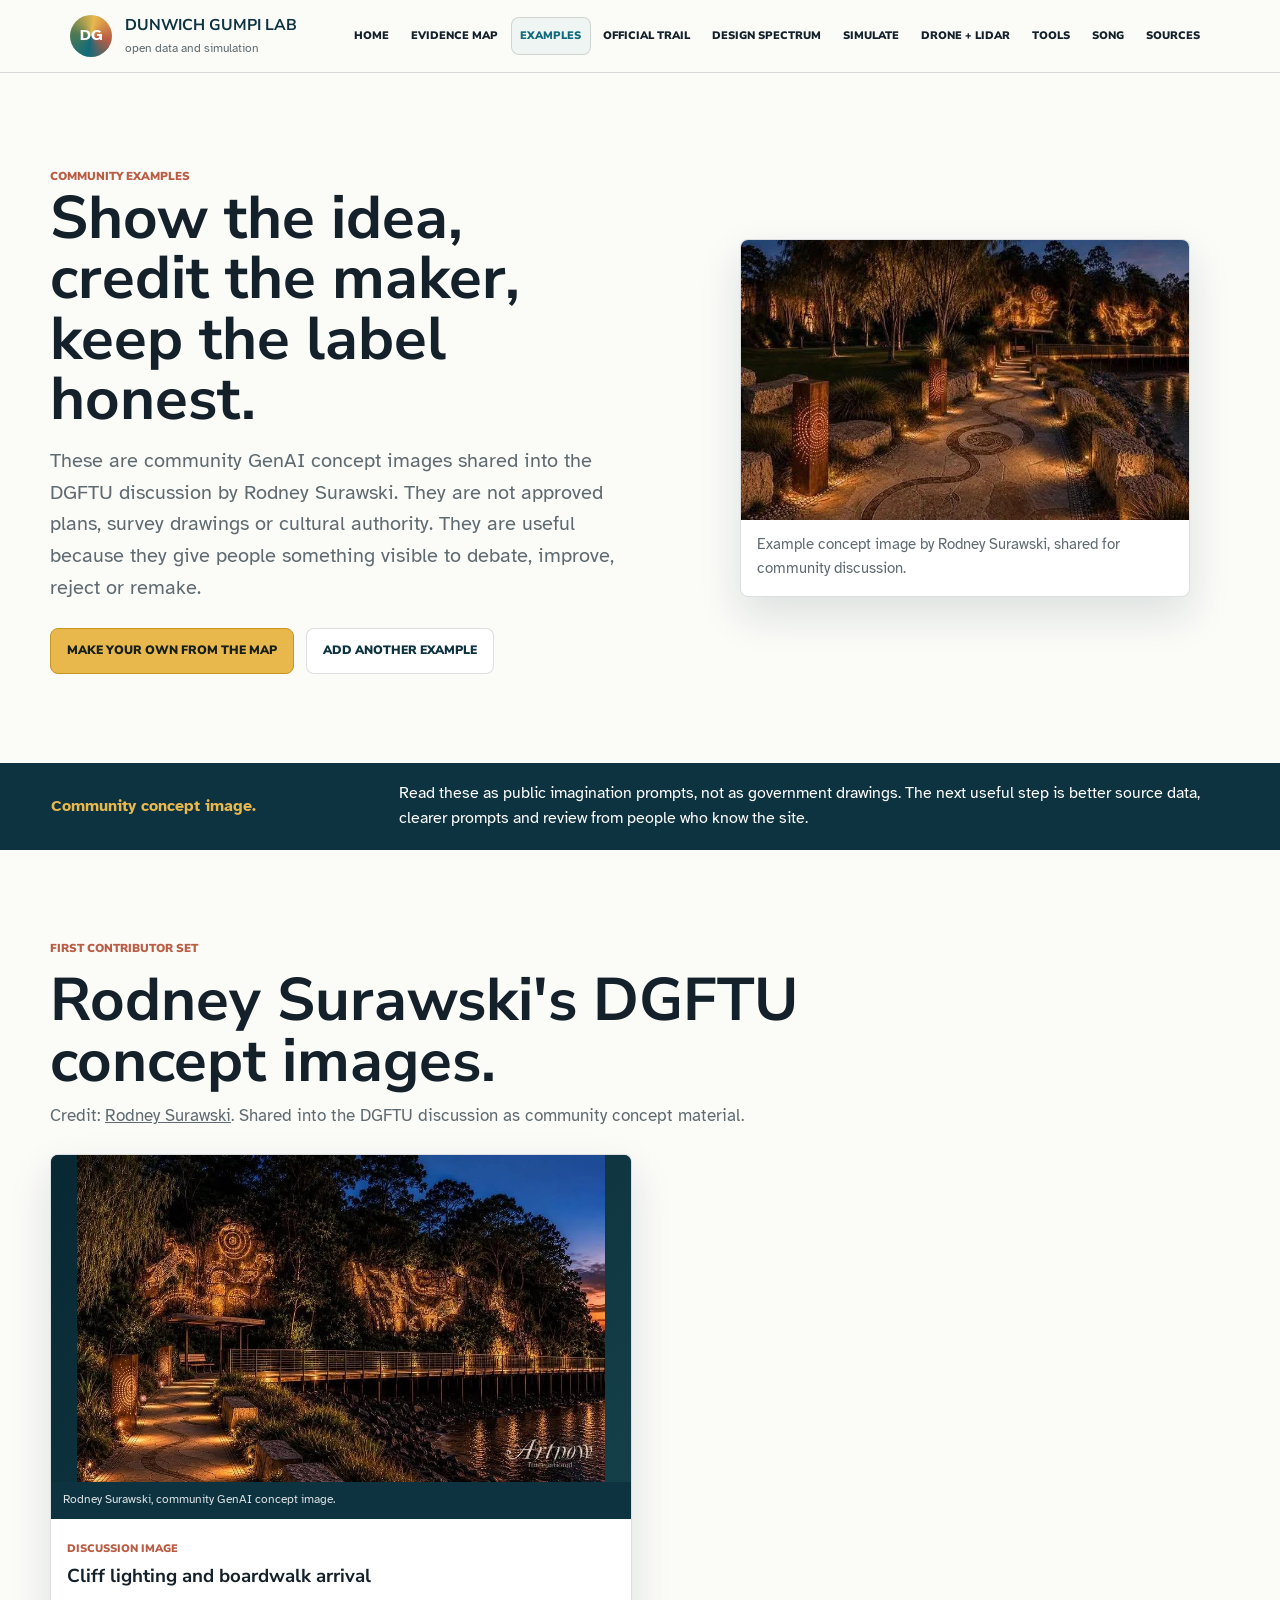
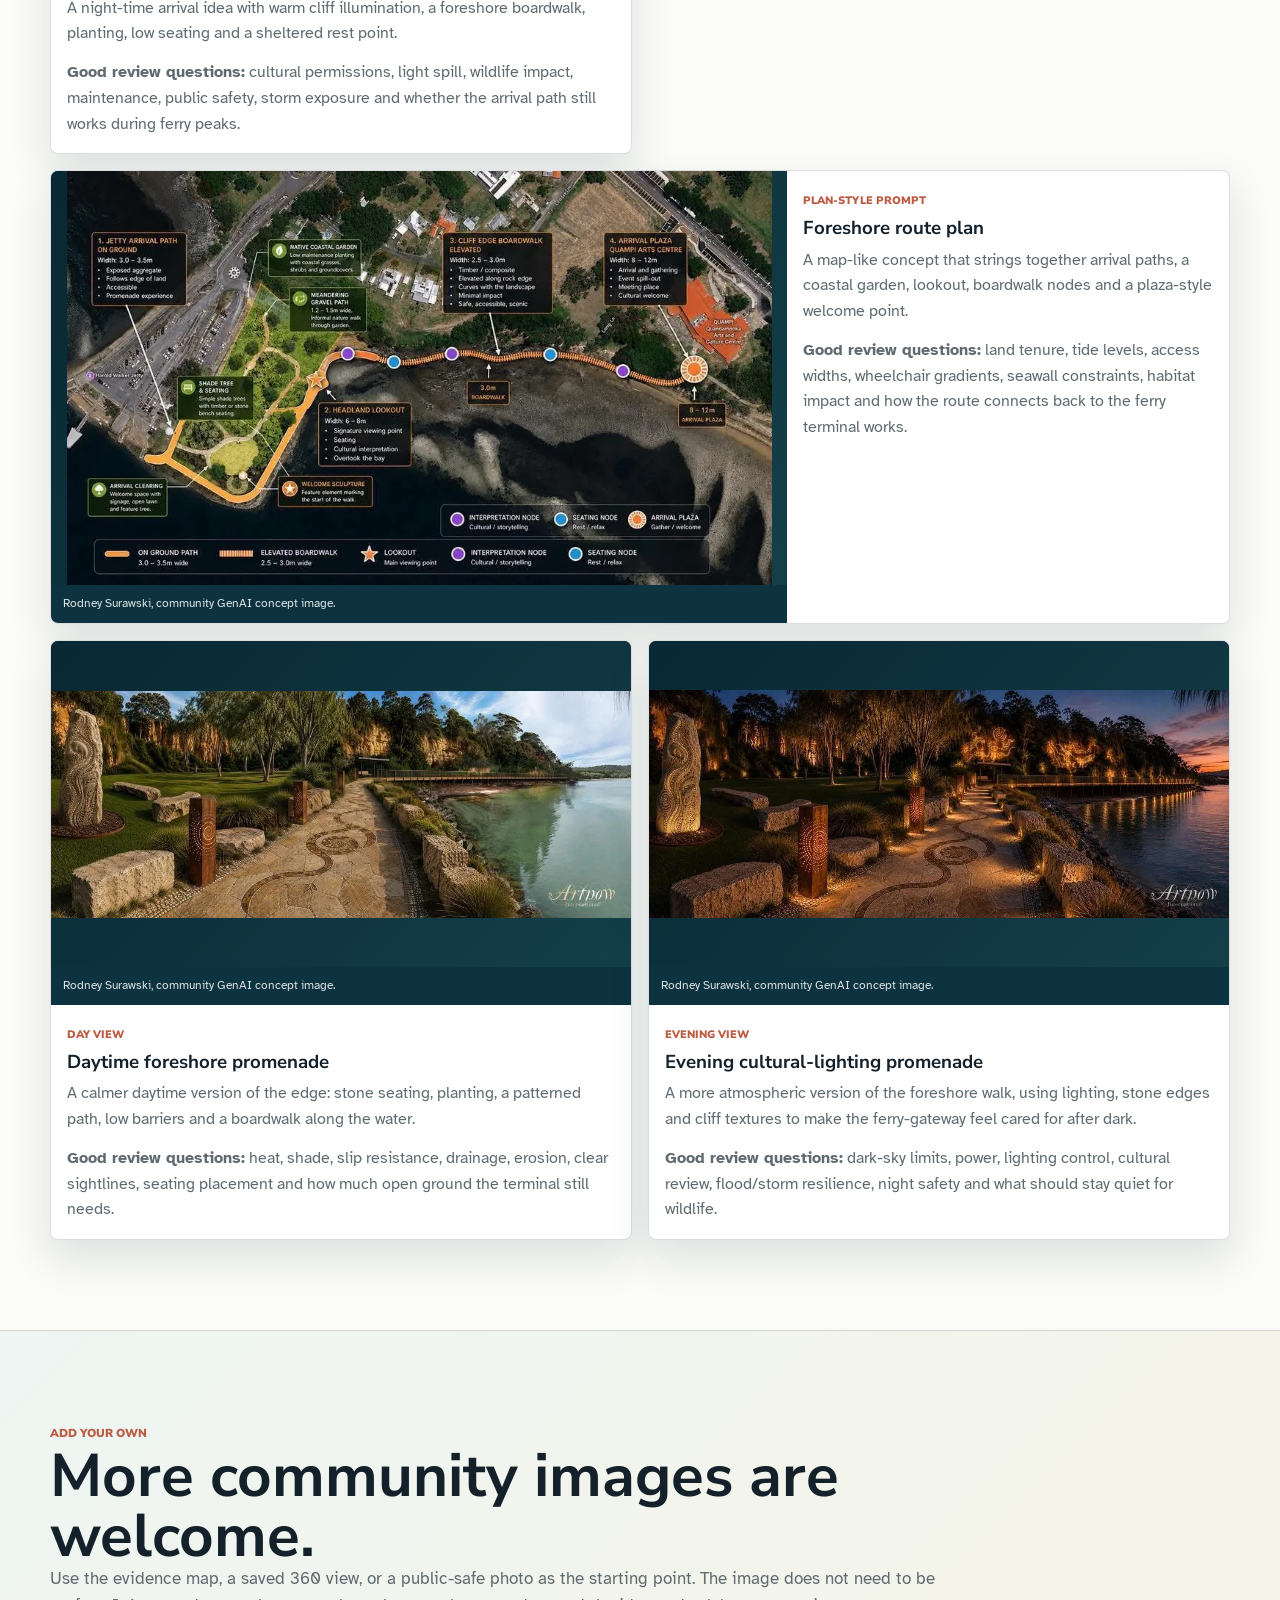
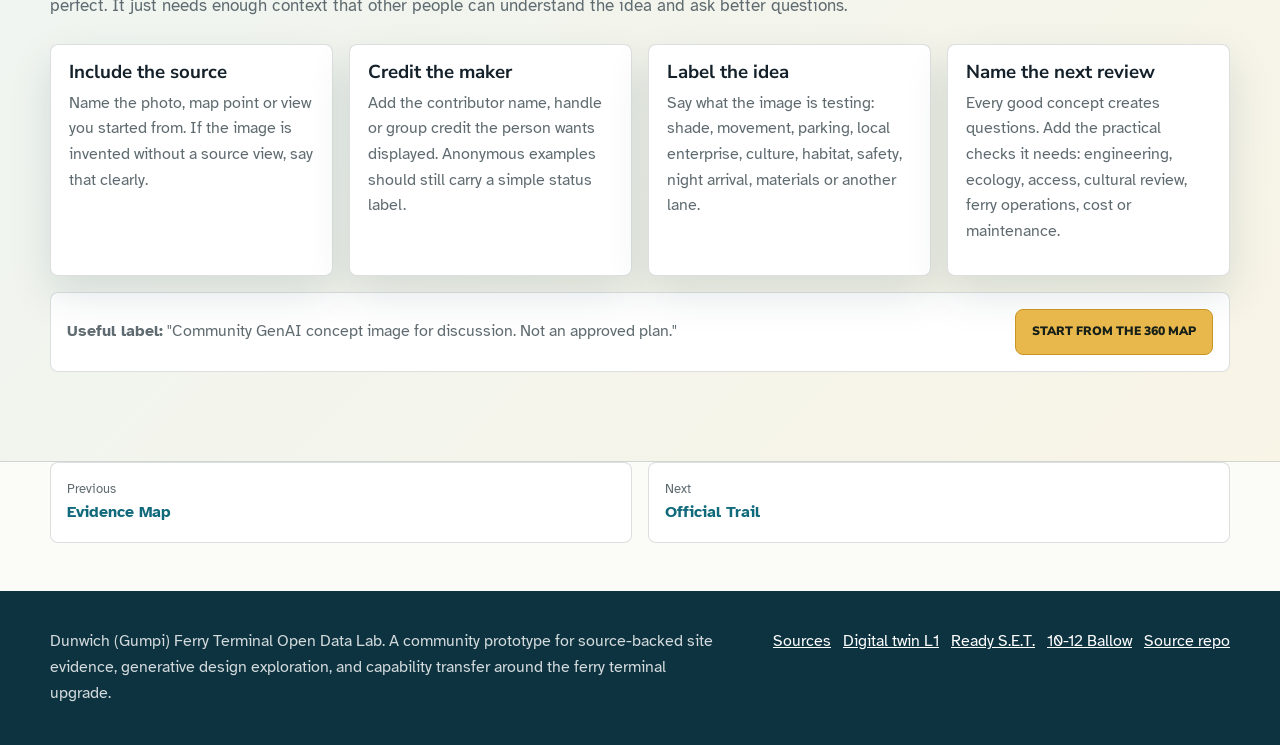
==== community-genai-examples.html @ d1cbf285 "Add community GenAI examples page" ====
<!doctype html>
<html lang="en-AU">
  <head>
    <meta charset="utf-8">
    <meta name="viewport" content="width=device-width, initial-scale=1">
    <meta name="description" content="Community GenAI concept image examples for the Dunwich (Gumpi) Ferry Terminal Upgrade discussion.">
    <meta property="og:title" content="Community GenAI Examples | Dunwich (Gumpi) Ferry Terminal Open Data Lab">
    <meta property="og:description" content="Contributed community concept images for ferry-terminal idea generation, clearly credited and labelled as public discussion material.">
    <meta property="og:image" content="assets/images/community-genai/rodney-surawski-dgftu-evening-foreshore-walk.webp">
    <title>Community GenAI Examples | Dunwich (Gumpi) Ferry Terminal Open Data Lab</title>
    <link rel="preconnect" href="https://fonts.googleapis.com">
    <link rel="preconnect" href="https://fonts.gstatic.com" crossorigin>
    <link href="https://fonts.googleapis.com/css2?family=Atkinson+Hyperlegible:wght@400;700&family=Nunito+Sans:wght@700;800;900&display=swap" rel="stylesheet">
    <link rel="stylesheet" href="assets/styles.css">
    <link rel="icon" href="assets/favicon.svg" type="image/svg+xml">
  </head>
  <body data-page="examples">
    <a class="skip-link" href="#main">Skip to content</a>
    <header class="site-header" data-site-header></header>
    <main id="main">
      <section class="page-hero examples-hero" id="top" aria-labelledby="page-title">
        <div>
          <span class="section-label">Community examples</span>
          <h1 id="page-title">Show the idea, credit the maker, keep the label honest.</h1>
          <p class="lede">These are community GenAI concept images shared into the DGFTU discussion by Rodney Surawski. They are not approved plans, survey drawings or cultural authority. They are useful because they give people something visible to debate, improve, reject or remake.</p>
          <div class="hero-actions">
            <a class="button primary" href="evidence-map.html">Make your own from the map</a>
            <a class="button ghost" href="#submit">Add another example</a>
          </div>
        </div>
        <figure class="media-card example-hero-card">
          <img src="assets/images/community-genai/rodney-surawski-dgftu-evening-foreshore-walk.webp" alt="Community GenAI concept showing an evening foreshore walk with warm lighting, stone seating and cliff illumination">
          <figcaption>Example concept image by Rodney Surawski, shared for community discussion.</figcaption>
        </figure>
      </section>

      <section class="notice-band example-boundary" aria-label="Concept image boundary">
        <strong>Community concept image.</strong>
        <span>Read these as public imagination prompts, not as government drawings. The next useful step is better source data, clearer prompts and review from people who know the site.</span>
      </section>

      <section class="section" aria-labelledby="rodney-title">
        <div class="section-heading">
          <span class="section-label">First contributor set</span>
          <h2 id="rodney-title">Rodney Surawski's DGFTU concept images.</h2>
          <p>Credit: <a href="https://www.facebook.com/groups/836230603091641/user/1208426190/">Rodney Surawski</a>. Shared into the DGFTU discussion as community concept material.</p>
        </div>

        <div class="community-example-grid">
          <article class="community-example-card">
            <figure>
              <img src="assets/images/community-genai/rodney-surawski-dgftu-cliff-lighting-night.webp" alt="Night-time GenAI concept with cliff lighting, boardwalk, foreshore planting, shelter and seating beside the water">
              <figcaption>Rodney Surawski, community GenAI concept image.</figcaption>
            </figure>
            <div class="community-example-copy">
              <span class="example-status">Discussion image</span>
              <h3>Cliff lighting and boardwalk arrival</h3>
              <p>A night-time arrival idea with warm cliff illumination, a foreshore boardwalk, planting, low seating and a sheltered rest point.</p>
              <p><strong>Good review questions:</strong> cultural permissions, light spill, wildlife impact, maintenance, public safety, storm exposure and whether the arrival path still works during ferry peaks.</p>
            </div>
          </article>

          <article class="community-example-card feature-example">
            <figure>
              <img src="assets/images/community-genai/rodney-surawski-dgftu-foreshore-plan-map.webp" alt="Plan-style GenAI concept map for a foreshore route with arrival clearing, native coastal garden, lookout, boardwalk nodes and arrival plaza">
              <figcaption>Rodney Surawski, community GenAI concept image.</figcaption>
            </figure>
            <div class="community-example-copy">
              <span class="example-status">Plan-style prompt</span>
              <h3>Foreshore route plan</h3>
              <p>A map-like concept that strings together arrival paths, a coastal garden, lookout, boardwalk nodes and a plaza-style welcome point.</p>
              <p><strong>Good review questions:</strong> land tenure, tide levels, access widths, wheelchair gradients, seawall constraints, habitat impact and how the route connects back to the ferry terminal works.</p>
            </div>
          </article>

          <article class="community-example-card">
            <figure>
              <img src="assets/images/community-genai/rodney-surawski-dgftu-daytime-foreshore-walk.webp" alt="Daytime GenAI concept of a foreshore promenade with engraved paving, stone seating, native planting and a boardwalk along the seawall">
              <figcaption>Rodney Surawski, community GenAI concept image.</figcaption>
            </figure>
            <div class="community-example-copy">
              <span class="example-status">Day view</span>
              <h3>Daytime foreshore promenade</h3>
              <p>A calmer daytime version of the edge: stone seating, planting, a patterned path, low barriers and a boardwalk along the water.</p>
              <p><strong>Good review questions:</strong> heat, shade, slip resistance, drainage, erosion, clear sightlines, seating placement and how much open ground the terminal still needs.</p>
            </div>
          </article>

          <article class="community-example-card">
            <figure>
              <img src="assets/images/community-genai/rodney-surawski-dgftu-evening-foreshore-walk.webp" alt="Evening GenAI concept of a lit foreshore promenade with stone seating, planting, cliff illumination and water reflections">
              <figcaption>Rodney Surawski, community GenAI concept image.</figcaption>
            </figure>
            <div class="community-example-copy">
              <span class="example-status">Evening view</span>
              <h3>Evening cultural-lighting promenade</h3>
              <p>A more atmospheric version of the foreshore walk, using lighting, stone edges and cliff textures to make the ferry-gateway feel cared for after dark.</p>
              <p><strong>Good review questions:</strong> dark-sky limits, power, lighting control, cultural review, flood/storm resilience, night safety and what should stay quiet for wildlife.</p>
            </div>
          </article>
        </div>
      </section>

      <section class="section accent-band" id="submit" aria-labelledby="submit-title">
        <div class="wide-copy">
          <span class="section-label">Add your own</span>
          <h2 id="submit-title">More community images are welcome.</h2>
          <p>Use the evidence map, a saved 360 view, or a public-safe photo as the starting point. The image does not need to be perfect. It just needs enough context that other people can understand the idea and ask better questions.</p>
        </div>
        <div class="example-submit-grid">
          <article class="prompt-card">
            <h3>Include the source</h3>
            <p>Name the photo, map point or view you started from. If the image is invented without a source view, say that clearly.</p>
          </article>
          <article class="prompt-card">
            <h3>Credit the maker</h3>
            <p>Add the contributor name, handle or group credit the person wants displayed. Anonymous examples should still carry a simple status label.</p>
          </article>
          <article class="prompt-card">
            <h3>Label the idea</h3>
            <p>Say what the image is testing: shade, movement, parking, local enterprise, culture, habitat, safety, night arrival, materials or another lane.</p>
          </article>
          <article class="prompt-card">
            <h3>Name the next review</h3>
            <p>Every good concept creates questions. Add the practical checks it needs: engineering, ecology, access, cultural review, ferry operations, cost or maintenance.</p>
          </article>
        </div>
        <div class="example-cta">
          <p><strong>Useful label:</strong> "Community GenAI concept image for discussion. Not an approved plan."</p>
          <a class="button primary" href="evidence-map.html">Start from the 360 map</a>
        </div>
      </section>

      <div class="sequence-wrap" data-sequence-nav></div>
    </main>
    <footer class="site-footer" data-site-footer></footer>
    <button class="to-top" type="button" data-to-top aria-label="Back to top">Top</button>
    <script src="assets/script.js"></script>
  </body>
</html>
---- assets/styles.css ----
:root {
  --ink: #14212a;
  --muted: #5f6b70;
  --paper: #fbfbf8;
  --white: #ffffff;
  --mist: #eef5f2;
  --line: rgba(20, 33, 42, .15);
  --deep: #0d3340;
  --bay: #116a7b;
  --leaf: #4f7a52;
  --clay: #bb5c43;
  --sun: #e8b84d;
  --violet: #6255a5;
  --shadow: 0 18px 42px rgba(13, 51, 64, .13);
  --radius: 8px;
  color-scheme: light;
}

* {
  box-sizing: border-box;
}

html {
  scroll-behavior: smooth;
  overflow-x: hidden;
}

body {
  margin: 0;
  font-family: "Atkinson Hyperlegible", Arial, sans-serif;
  color: var(--ink);
  background: var(--paper);
  line-height: 1.6;
  overflow-x: hidden;
}

img {
  display: block;
  max-width: 100%;
}

a {
  color: inherit;
}

.skip-link {
  position: absolute;
  top: -100px;
  left: 1rem;
  z-index: 40;
  padding: .75rem 1rem;
  border-radius: var(--radius);
  background: var(--deep);
  color: var(--white);
}

.skip-link:focus {
  top: 1rem;
}

.site-header {
  position: sticky;
  top: 0;
  z-index: 30;
  background: rgba(251, 251, 248, .93);
  border-bottom: 1px solid var(--line);
  backdrop-filter: blur(14px);
}

.nav {
  max-width: 1180px;
  min-height: 72px;
  margin: 0 auto;
  padding: 0 1.25rem;
  display: flex;
  align-items: center;
  justify-content: space-between;
  gap: 1rem;
}

.brand {
  min-width: 240px;
  display: inline-flex;
  align-items: center;
  gap: .8rem;
  text-decoration: none;
}

.brand-mark {
  width: 42px;
  height: 42px;
  border-radius: 50%;
  display: grid;
  place-items: center;
  background: conic-gradient(from 190deg, var(--bay), var(--leaf), var(--sun), var(--clay), var(--bay));
  color: var(--white);
  font-weight: 900;
  letter-spacing: 0;
}

.brand-text {
  display: grid;
  gap: .04rem;
}

.brand-text strong,
h1,
h2,
h3,
.nav-links a,
.button,
.section-label,
.stat strong {
  font-family: "Nunito Sans", Arial, sans-serif;
}

.brand-text strong {
  color: var(--deep);
  font-size: .98rem;
  text-transform: uppercase;
}

.brand-text span {
  color: var(--muted);
  font-size: .78rem;
}

.nav-links {
  display: flex;
  justify-content: flex-end;
  align-items: center;
  gap: .15rem;
  flex-wrap: wrap;
}

.nav-links a {
  text-decoration: none;
  text-transform: uppercase;
  font-size: .68rem;
  font-weight: 900;
  padding: .56rem .55rem;
  border: 1px solid transparent;
  border-radius: var(--radius);
}

.nav-links a:hover,
.nav-links a[aria-current="page"] {
  background: var(--mist);
  border-color: var(--line);
  color: var(--bay);
}

.nav-toggle {
  display: none;
  border: 1px solid var(--line);
  background: var(--white);
  color: var(--ink);
  border-radius: var(--radius);
  min-height: 42px;
  padding: .6rem .85rem;
  font-weight: 900;
}

.hero {
  position: relative;
  min-height: min(780px, calc(100vh - 72px));
  overflow: hidden;
  display: flex;
  align-items: center;
  border-bottom: 1px solid var(--line);
}

.hero-media {
  position: absolute;
  inset: 0;
  width: 100%;
  height: 100%;
  object-fit: cover;
}

.hero::before {
  content: "";
  position: absolute;
  inset: 0;
  z-index: 1;
  background: linear-gradient(90deg, rgba(9, 36, 46, .92) 0%, rgba(9, 36, 46, .78) 45%, rgba(9, 36, 46, .28) 72%, rgba(9, 36, 46, .05) 100%);
}

.hero-copy {
  position: relative;
  z-index: 2;
  width: min(780px, calc(100% - 2rem));
  margin-left: clamp(1.25rem, 4vw, 4.75rem);
  padding: 5rem 0 7rem;
  color: var(--white);
}

.hero-copy h1 {
  margin: 0 0 1.25rem;
  font-size: clamp(3rem, 7vw, 7.2rem);
  line-height: .9;
  letter-spacing: 0;
  text-transform: uppercase;
}

.hero-copy h1 span {
  display: block;
}

.hero-lede,
.lede {
  margin: 0;
  max-width: 720px;
  font-size: clamp(1.03rem, 1.6vw, 1.24rem);
}

.hero-lede {
  color: rgba(255, 255, 255, .92);
  margin-bottom: 1.7rem;
}

.hero-actions,
.button-row {
  display: flex;
  flex-wrap: wrap;
  gap: .75rem;
}

.button {
  display: inline-flex;
  justify-content: center;
  align-items: center;
  min-height: 46px;
  padding: .75rem 1rem;
  border: 1px solid currentColor;
  border-radius: var(--radius);
  text-decoration: none;
  text-transform: uppercase;
  font-size: .76rem;
  font-weight: 900;
  cursor: pointer;
}

.small-button {
  min-height: 38px;
  padding: .58rem .72rem;
  font-size: .68rem;
}

.button.primary {
  color: #172018;
  background: var(--sun);
  border-color: #c79524;
}

.button.secondary {
  color: var(--white);
  background: rgba(255, 255, 255, .1);
  border-color: rgba(255, 255, 255, .55);
}

.button.ghost {
  color: var(--deep);
  background: var(--white);
  border-color: var(--line);
}

.notice-band {
  display: grid;
  grid-template-columns: minmax(180px, .4fr) 1fr;
  gap: 1rem;
  align-items: center;
  padding: 1.1rem clamp(1.25rem, 4vw, 4.5rem);
  background: var(--deep);
  color: var(--white);
}

.notice-band strong {
  color: var(--sun);
}

.home-video-band {
  width: 100%;
  padding: clamp(3.5rem, 7vw, 6rem) 1.25rem;
  background:
    linear-gradient(110deg, rgba(13, 51, 64, .96), rgba(17, 106, 123, .84)),
    var(--deep);
  color: var(--white);
}

.home-video-layout {
  width: min(1180px, 100%);
  margin: 0 auto;
  display: grid;
  grid-template-columns: minmax(0, 1fr) minmax(280px, 420px);
  gap: clamp(1.5rem, 5vw, 4rem);
  align-items: center;
}

.home-video-copy {
  max-width: 560px;
}

.home-video-copy h2 {
  margin: 0 0 1rem;
  font-size: clamp(2.4rem, 5vw, 5.2rem);
  line-height: .95;
}

.home-video-copy p {
  margin: 0 0 1.35rem;
  color: rgba(255, 255, 255, .84);
  font-size: clamp(1.02rem, 1.5vw, 1.18rem);
}

.home-video-band .section-label {
  color: var(--sun);
}

.phone-frame.home-phone-frame {
  width: min(100%, 400px);
  box-shadow: 0 34px 72px rgba(0, 0, 0, .34);
}

.home-phone-frame .home-portrait-video {
  object-fit: cover;
}

.section,
.page-hero {
  width: min(1180px, calc(100% - 2.5rem));
  margin: 0 auto;
  padding: clamp(3.5rem, 7vw, 6rem) 0;
}

.page-hero {
  display: grid;
  grid-template-columns: minmax(0, 1.05fr) minmax(280px, .95fr);
  gap: clamp(2rem, 5vw, 4rem);
  align-items: center;
}

.page-hero h1,
.section-heading h2,
.wide-copy h2 {
  margin: 0;
  font-size: clamp(2.25rem, 4.7vw, 4.8rem);
  line-height: 1;
  letter-spacing: 0;
}

.page-hero .lede {
  color: var(--muted);
  margin-top: 1rem;
}

.section-heading {
  display: grid;
  gap: .8rem;
  max-width: 820px;
  margin-bottom: 1.5rem;
}

.section-heading p,
.wide-copy p {
  margin: 0;
  color: var(--muted);
  font-size: 1.05rem;
}

.section-label {
  color: var(--clay);
  font-size: .72rem;
  text-transform: uppercase;
  font-weight: 900;
}

.media-card,
.feature-card,
.source-card,
.scenario-card,
.tool-card,
.prompt-card {
  background: var(--white);
  border: 1px solid var(--line);
  border-radius: var(--radius);
  box-shadow: var(--shadow);
  overflow: hidden;
}

.media-card img {
  width: 100%;
  aspect-ratio: 4 / 3;
  object-fit: cover;
}

.media-card figcaption {
  padding: .85rem 1rem 1rem;
  color: var(--muted);
  font-size: .92rem;
}

.stats-row,
.card-grid,
.source-grid,
.tool-grid,
.scenario-grid,
.prompt-grid {
  display: grid;
  gap: 1rem;
}

.stats-row {
  grid-template-columns: repeat(4, minmax(0, 1fr));
}

.stat {
  padding: 1rem;
  border: 1px solid var(--line);
  border-radius: var(--radius);
  background: var(--white);
}

.stat strong {
  display: block;
  color: var(--deep);
  font-size: clamp(1.6rem, 3vw, 2.4rem);
  line-height: 1;
}

.stat span {
  color: var(--muted);
  font-size: .92rem;
}

.card-grid {
  grid-template-columns: repeat(4, minmax(0, 1fr));
}

.source-grid,
.tool-grid {
  grid-template-columns: repeat(3, minmax(0, 1fr));
}

.scenario-grid {
  grid-template-columns: repeat(2, minmax(0, 1fr));
}

.prompt-grid {
  grid-template-columns: repeat(2, minmax(0, 1fr));
}

.feature-card,
.source-card,
.scenario-card,
.tool-card,
.prompt-card {
  padding: 1.1rem;
}

.feature-card {
  position: relative;
  display: grid;
  grid-template-rows: auto auto 1fr auto;
}

.feature-card[data-image-label]::before {
  content: attr(data-image-label);
  position: absolute;
  top: .7rem;
  left: .7rem;
  z-index: 2;
  padding: .3rem .48rem;
  border: 1px solid rgba(255, 255, 255, .56);
  border-radius: 999px;
  background: rgba(13, 51, 64, .78);
  color: var(--white);
  font-size: .68rem;
  font-weight: 900;
  text-transform: uppercase;
}

.feature-card img {
  width: calc(100% + 2.2rem);
  margin: -1.1rem -1.1rem 1rem;
  aspect-ratio: 16 / 9;
  object-fit: cover;
  background: #e8eee9;
  border-bottom: 1px solid var(--line);
}

.feature-card img.image-contain {
  object-fit: contain;
  padding: .55rem;
  background:
    linear-gradient(135deg, rgba(238, 245, 242, .9), rgba(248, 244, 230, .9)),
    #f4f2e8;
}

.feature-card h3,
.source-card h3,
.scenario-card h3,
.tool-card h3,
.prompt-card h3 {
  margin: 0 0 .45rem;
  line-height: 1.14;
}

.feature-card p,
.source-card p,
.scenario-card p,
.tool-card p,
.prompt-card p {
  margin: 0 0 .8rem;
  color: var(--muted);
}

.feature-card a,
.source-card a,
.tool-card a,
.prompt-card a {
  align-self: end;
  color: var(--bay);
  font-weight: 800;
}

.accent-band {
  width: 100%;
  max-width: none;
  padding: clamp(3.5rem, 7vw, 6rem) max(1.25rem, calc((100% - 1180px) / 2));
  background: linear-gradient(135deg, #eef5f2 0%, #f8f4e6 100%);
  border-top: 1px solid var(--line);
  border-bottom: 1px solid var(--line);
}

.wide-copy {
  max-width: 920px;
  margin-bottom: 1.5rem;
}

.examples-hero .hero-actions {
  margin-top: 1.5rem;
}

.example-hero-card img {
  aspect-ratio: 16 / 10;
}

.example-boundary {
  margin-top: 0;
}

.community-example-grid {
  display: grid;
  grid-template-columns: repeat(2, minmax(0, 1fr));
  gap: 1rem;
}

.community-example-card {
  display: grid;
  grid-template-rows: auto 1fr;
  overflow: hidden;
  background: var(--white);
  border: 1px solid var(--line);
  border-radius: var(--radius);
  box-shadow: var(--shadow);
}

.community-example-card.feature-example {
  grid-column: 1 / -1;
  grid-template-columns: minmax(0, 1.25fr) minmax(320px, .75fr);
  grid-template-rows: auto;
}

.community-example-card figure {
  margin: 0;
  display: grid;
  grid-template-rows: 1fr auto;
  background: var(--deep);
}

.community-example-card img {
  width: 100%;
  height: 100%;
  min-height: 260px;
  aspect-ratio: 16 / 9;
  object-fit: contain;
  background: linear-gradient(135deg, #082833, #143f49);
}

.community-example-card figcaption {
  padding: .55rem .75rem;
  color: rgba(255, 255, 255, .86);
  font-size: .78rem;
}

.community-example-copy {
  padding: 1rem;
}

.community-example-copy h3 {
  margin: .35rem 0 .55rem;
  line-height: 1.1;
}

.community-example-copy p {
  margin: 0 0 .85rem;
  color: var(--muted);
}

.community-example-copy p:last-child {
  margin-bottom: 0;
}

.example-status {
  display: inline-block;
  color: var(--clay);
  font-family: "Nunito Sans", Arial, sans-serif;
  font-size: .68rem;
  font-weight: 900;
  letter-spacing: 0;
  text-transform: uppercase;
}

.example-submit-grid {
  display: grid;
  grid-template-columns: repeat(4, minmax(0, 1fr));
  gap: 1rem;
}

.example-cta {
  display: flex;
  flex-wrap: wrap;
  gap: 1rem;
  align-items: center;
  justify-content: space-between;
  margin-top: 1rem;
  padding: 1rem;
  background: var(--white);
  border: 1px solid var(--line);
  border-radius: var(--radius);
}

.example-cta p {
  margin: 0;
  color: var(--muted);
}

.method-list {
  display: grid;
  gap: .9rem;
  counter-reset: method;
}

.method-item {
  counter-increment: method;
  display: grid;
  grid-template-columns: 54px 1fr;
  gap: 1rem;
  align-items: start;
  padding: 1rem;
  background: var(--white);
  border: 1px solid var(--line);
  border-radius: var(--radius);
}

.method-item::before {
  content: counter(method);
  display: grid;
  place-items: center;
  width: 46px;
  height: 46px;
  border-radius: 50%;
  background: var(--bay);
  color: var(--white);
  font-weight: 900;
}

.method-item h3,
.method-item p {
  margin: 0;
}

.method-item p {
  color: var(--muted);
}

.evidence-workspace-section {
  width: min(1880px, calc(100% - 1.25rem));
}

.evidence-workspace {
  display: grid;
  grid-template-columns: minmax(0, 1fr) minmax(300px, 400px);
  gap: clamp(.9rem, 1.35vw, 1.35rem);
  align-items: start;
}

.idea-workbench {
  grid-column: 1 / -1;
}

.evidence-map-column {
  display: grid;
  gap: .85rem;
}

.compat-note {
  max-width: 920px;
  margin-top: .9rem;
  padding: .8rem 1rem;
  border: 1px solid rgba(187, 92, 67, .26);
  border-left: 6px solid var(--clay);
  border-radius: var(--radius);
  background: rgba(248, 244, 230, .78);
  color: var(--muted);
  font-size: .95rem;
}

.map-layout {
  display: grid;
  grid-template-columns: minmax(0, 1.25fr) minmax(280px, .75fr);
  gap: 1rem;
  align-items: stretch;
}

.map-panel {
  background: var(--white);
  border: 1px solid var(--line);
  border-radius: var(--radius);
  overflow: hidden;
  box-shadow: var(--shadow);
}

.map-canvas {
  position: relative;
  min-height: 540px;
  background:
    linear-gradient(120deg, rgba(17, 106, 123, .22), transparent 44%),
    linear-gradient(35deg, rgba(79, 122, 82, .35), transparent 42%),
    linear-gradient(90deg, rgba(232, 184, 77, .28), transparent 36%),
    #d9e5df;
}

.map-canvas::before {
  content: "";
  position: absolute;
  inset: 7% 6% 12%;
  border-radius: 34% 46% 38% 28%;
  background:
    linear-gradient(90deg, rgba(18, 93, 95, .28), rgba(18, 93, 95, .05)),
    repeating-linear-gradient(98deg, rgba(255, 255, 255, .28) 0 2px, transparent 2px 28px);
  transform: rotate(-14deg);
}

.map-canvas::after {
  content: "Rounded photo GPS points over a schematic site plane";
  position: absolute;
  left: 1rem;
  bottom: 1rem;
  padding: .35rem .55rem;
  background: rgba(255, 255, 255, .78);
  border: 1px solid var(--line);
  border-radius: var(--radius);
  color: var(--muted);
  font-size: .8rem;
}

.compact-map-panel .map-canvas {
  min-height: 330px;
}

.compact-map-panel .map-canvas::after {
  content: "Rounded GPS photo points";
}

.compact-map-panel .map-point {
  width: 27px;
  height: 27px;
  font-size: .62rem;
}

.map-point {
  position: absolute;
  z-index: 3;
  width: 30px;
  height: 30px;
  transform: translate(-50%, -50%);
  border: 2px solid var(--white);
  border-radius: 50%;
  background: var(--clay);
  color: var(--white);
  box-shadow: 0 6px 18px rgba(20, 33, 42, .25);
  cursor: pointer;
  display: grid;
  place-items: center;
  font-size: .68rem;
  font-weight: 900;
  line-height: 1;
}

.map-point.active {
  z-index: 4;
  background: var(--violet);
  outline: 4px solid rgba(98, 85, 165, .22);
}

.map-side {
  display: grid;
  grid-template-rows: auto auto 1fr;
  gap: 1rem;
}

.photo-preview {
  padding: 1rem;
  background: var(--white);
  border: 1px solid var(--line);
  border-radius: var(--radius);
  box-shadow: var(--shadow);
}

.selected-photo-frame {
  position: relative;
  margin: 0;
  overflow: hidden;
  border-radius: var(--radius);
  border: 1px solid var(--line);
  background: var(--deep);
}

.selected-photo-frame img {
  width: 100%;
  aspect-ratio: 2 / 1;
  object-fit: cover;
}

.selected-photo-frame span,
.pano-tag,
.thumb-list span {
  position: absolute;
  z-index: 2;
  border-radius: 999px;
  background: rgba(13, 51, 64, .8);
  color: var(--white);
  font-size: .68rem;
  font-weight: 900;
  text-transform: uppercase;
}

.selected-photo-frame span {
  left: .55rem;
  bottom: .55rem;
  padding: .32rem .5rem;
}

.photo-preview h3 {
  margin: .9rem 0 .25rem;
}

.photo-preview p {
  margin: 0;
  color: var(--muted);
}

.photo-preview .photo-meta {
  margin-bottom: .35rem;
  font-size: .86rem;
}

.selected-photo-compact {
  display: grid;
  grid-template-columns: 112px 1fr;
  gap: .8rem;
  align-items: center;
}

.selected-photo-compact img {
  width: 112px;
  aspect-ratio: 2 / 1;
  object-fit: cover;
  border: 1px solid var(--line);
  border-radius: var(--radius);
  background: var(--deep);
}

.selected-photo-compact h3 {
  margin: .1rem 0 .2rem;
  font-size: 1.05rem;
  line-height: 1.1;
}

.selected-photo-compact .section-label {
  font-size: .6rem;
}

.download-panel {
  padding: 1rem;
  background: var(--white);
  border: 1px solid var(--line);
  border-radius: var(--radius);
  box-shadow: var(--shadow);
}

.download-panel h3,
.download-panel p {
  margin: 0;
}

.download-panel p {
  color: var(--muted);
  margin-top: .2rem;
}

.download-actions {
  display: flex;
  flex-wrap: wrap;
  gap: .5rem;
  margin-top: .85rem;
}

.download-actions .button {
  flex: 1 1 135px;
}

.compact-disclosure,
.thumb-drawer {
  padding: .9rem 1rem;
  background: var(--white);
  border: 1px solid var(--line);
  border-radius: var(--radius);
  box-shadow: var(--shadow);
}

.compact-disclosure summary,
.thumb-drawer summary,
.prompt-drawer summary {
  cursor: pointer;
  font-family: "Nunito Sans", Arial, sans-serif;
  font-size: .72rem;
  font-weight: 900;
  text-transform: uppercase;
}

.compact-disclosure[open] summary,
.thumb-drawer[open] summary,
.prompt-drawer[open] summary {
  margin-bottom: .75rem;
}

.thumb-drawer .thumb-list {
  max-height: 430px;
  padding: 0;
}

.thumb-list {
  display: grid;
  grid-template-columns: repeat(2, minmax(0, 1fr));
  gap: .8rem;
  max-height: 560px;
  overflow: auto;
  padding: .3rem;
}

.thumb-item {
  display: grid;
  gap: .25rem;
}

.thumb-list button {
  position: relative;
  padding: 0;
  border: 2px solid transparent;
  border-radius: var(--radius);
  background: var(--white);
  overflow: hidden;
  cursor: pointer;
}

.thumb-list button.active {
  border-color: var(--violet);
}

.thumb-list img {
  width: 100%;
  aspect-ratio: 2.35 / 1;
  object-fit: cover;
}

.thumb-list span {
  left: .28rem;
  bottom: .28rem;
  padding: .18rem .34rem;
  background: rgba(20, 33, 42, .78);
  font-size: .58rem;
}

.thumb-select {
  display: flex;
  align-items: center;
  gap: .3rem;
  color: var(--muted);
  font-size: .72rem;
}

.thumb-select input {
  accent-color: var(--bay);
}

.pano-viewer {
  padding: 1rem;
  background: var(--deep);
  color: var(--white);
  border-radius: var(--radius);
}

.main-pano-viewer {
  min-height: 100%;
  padding: clamp(1rem, 2vw, 1.35rem);
  border: 1px solid rgba(255, 255, 255, .16);
  box-shadow: 0 28px 60px rgba(13, 51, 64, .18);
}

.pano-header {
  display: flex;
  justify-content: space-between;
  gap: 1rem;
  align-items: flex-start;
}

.pano-header h3,
.pano-header p {
  margin-top: 0;
}

.pano-header h3 {
  margin-bottom: .45rem;
  font-size: clamp(1.45rem, 3vw, 2.4rem);
  line-height: 1;
}

.pano-header p {
  max-width: 820px;
  margin-bottom: 1rem;
  color: rgba(255, 255, 255, .82);
}

.pano-tag {
  position: static;
  flex: 0 0 auto;
  padding: .34rem .55rem;
  background: rgba(255, 255, 255, .16);
  border: 1px solid rgba(255, 255, 255, .24);
}

.pano-scroll {
  overflow-x: auto;
  border-radius: var(--radius);
  border: 1px solid rgba(255, 255, 255, .22);
}

.pano-scroll img {
  max-width: none;
  width: 1800px;
  height: 900px;
  object-fit: cover;
}

.pano-workbench {
  display: grid;
  grid-template-columns: minmax(0, 1fr) minmax(260px, .42fr);
  gap: 1rem;
  align-items: stretch;
}

.sphere-viewer {
  min-height: 560px;
  overflow: hidden;
  border: 1px solid rgba(255, 255, 255, .24);
  border-radius: var(--radius);
  background: #050607;
}

.main-sphere-viewer {
  min-height: clamp(520px, 65vh, 760px);
}

.sphere-viewer .pnlm-container {
  border-radius: var(--radius);
}

.viewer-fallback {
  display: grid;
  align-content: center;
  min-height: inherit;
  margin: 0;
  padding: clamp(1rem, 2vw, 1.5rem);
  color: rgba(255, 255, 255, .82);
}

.viewer-fallback h4 {
  margin: 0 0 .5rem;
  color: var(--white);
  font-size: 1.15rem;
}

.viewer-fallback p {
  margin: 0 0 .55rem;
}

.pano-pipeline,
.idea-prompt-form,
.raw-pano-details {
  border: 1px solid rgba(255, 255, 255, .2);
  border-radius: var(--radius);
  background: rgba(255, 255, 255, .08);
}

.pano-pipeline {
  padding: 1rem;
}

.pano-pipeline h4 {
  margin: 0 0 .55rem;
  font-size: 1.05rem;
  line-height: 1.2;
}

.pano-pipeline ol {
  margin: 0 0 .9rem 1.1rem;
  padding: 0;
  color: rgba(255, 255, 255, .82);
}

.workflow-status {
  margin: .75rem 0 0;
  color: rgba(255, 255, 255, .78);
  font-size: .9rem;
}

.prompt-drawer {
  border: 1px solid rgba(255, 255, 255, .2);
  border-radius: var(--radius);
  background: rgba(255, 255, 255, .08);
  padding: 1rem;
}

.idea-workbench-panel {
  display: grid;
  grid-template-columns: 1fr;
  gap: .85rem;
  padding: clamp(1rem, 1.6vw, 1.35rem);
  background: var(--deep);
  color: var(--white);
  border: 1px solid rgba(255, 255, 255, .16);
  border-radius: var(--radius);
  box-shadow: 0 28px 60px rgba(13, 51, 64, .18);
}

.compact-pipeline {
  display: grid;
  grid-template-columns: minmax(220px, .42fr) minmax(0, 1fr) auto minmax(190px, .42fr);
  gap: .85rem;
  align-items: center;
}

.compact-pipeline h4,
.compact-pipeline p {
  margin: 0;
}

.compact-pipeline .button-row {
  justify-content: flex-start;
  white-space: nowrap;
}

.compact-pipeline .workflow-status {
  margin: 0;
}

.viewer-buttons {
  margin-top: 1rem;
}

.idea-prompt-form {
  margin-top: 1rem;
  padding: 1rem;
  display: grid;
  grid-template-columns: repeat(2, minmax(0, 1fr));
  gap: .9rem;
}

.idea-prompt-form label {
  display: grid;
  gap: .35rem;
  color: rgba(255, 255, 255, .86);
  font-weight: 700;
}

.prompt-drawer .idea-prompt-form {
  margin-top: 0;
  padding: 0;
  border: 0;
  background: transparent;
  grid-template-columns: repeat(2, minmax(0, 1fr));
  gap: .75rem;
  align-items: start;
}

.lane-fieldset {
  grid-column: 1 / -1;
  margin: 0;
  padding: .72rem;
  border: 1px solid rgba(255, 255, 255, .2);
  border-radius: var(--radius);
  background: rgba(255, 255, 255, .08);
}

.lane-grid {
  display: grid;
  grid-template-columns: repeat(auto-fit, minmax(245px, 1fr));
  gap: .22rem .8rem;
}

.lane-extra-inline {
  margin-top: .55rem;
  display: grid;
  grid-template-columns: auto minmax(180px, 1fr);
  gap: .55rem;
  align-items: center;
}

.idea-prompt-form .lane-check {
  display: flex;
  align-items: center;
  gap: .45rem;
  min-height: 0;
  padding: .18rem .22rem;
  border: 0;
  border-radius: 5px;
  background: transparent;
  color: rgba(255, 255, 255, .9);
  cursor: pointer;
}

.lane-check input {
  flex: 0 0 auto;
  width: 15px;
  height: 15px;
  margin: 0;
  accent-color: var(--bay);
}

.idea-prompt-form .lane-check span {
  font-family: "Atkinson Hyperlegible", Arial, sans-serif;
  font-size: .8rem;
  font-weight: 800;
  line-height: 1.18;
  text-transform: none;
}

.idea-prompt-form .lane-check:has(input:checked) {
  background: rgba(232, 184, 77, .16);
  color: var(--white);
}

.idea-prompt-form label span,
.lane-fieldset legend,
.raw-pano-details summary {
  font-family: "Nunito Sans", Arial, sans-serif;
  font-size: .72rem;
  font-weight: 900;
  text-transform: uppercase;
}

.idea-prompt-form select,
.idea-prompt-form input,
.idea-prompt-form textarea {
  width: 100%;
  border: 1px solid rgba(255, 255, 255, .25);
  border-radius: var(--radius);
  padding: .72rem;
  background: rgba(255, 255, 255, .94);
  color: var(--ink);
  font: inherit;
}

.idea-prompt-form .lane-check input {
  width: 15px;
  height: 15px;
  min-width: 15px;
  padding: 0;
  border: 1px solid rgba(255, 255, 255, .45);
  border-radius: 3px;
  background: var(--white);
}

.idea-prompt-form textarea {
  resize: vertical;
}

.idea-prompt-form .prompt-output-label,
.idea-prompt-form .honesty-notes-label,
.idea-prompt-form .button-row {
  grid-column: 1 / -1;
}

.idea-prompt-form [readonly] {
  min-height: 220px;
  background: #f7fbf8;
}

.prompt-actions {
  justify-content: flex-start;
}

.raw-pano-details {
  margin-top: 1rem;
  padding: .9rem;
}

.raw-pano-details summary {
  cursor: pointer;
  color: var(--white);
}

.raw-pano-details .pano-scroll {
  margin-top: .85rem;
}

.spectrum-rail {
  display: grid;
  gap: .8rem;
}

.spectrum-step {
  display: grid;
  grid-template-columns: minmax(120px, .25fr) 1fr;
  gap: 1rem;
  align-items: start;
  padding: 1rem;
  border-left: 6px solid var(--bay);
  background: var(--white);
  border-radius: var(--radius);
  box-shadow: 0 8px 22px rgba(13, 51, 64, .08);
}

.spectrum-step:nth-child(2) { border-left-color: var(--leaf); }
.spectrum-step:nth-child(3) { border-left-color: var(--sun); }
.spectrum-step:nth-child(4) { border-left-color: var(--clay); }
.spectrum-step:nth-child(5) { border-left-color: var(--violet); }

.spectrum-step strong {
  font-family: "Nunito Sans", Arial, sans-serif;
  text-transform: uppercase;
  font-size: .78rem;
}

.spectrum-step h3,
.spectrum-step p {
  margin: 0;
}

.spectrum-step p {
  color: var(--muted);
}

.song-block {
  white-space: pre-wrap;
  padding: 1.2rem;
  background: var(--deep);
  color: var(--white);
  border-radius: var(--radius);
  overflow-x: auto;
}

.song-block strong {
  color: var(--sun);
}

.song-video-section {
  padding-top: clamp(2rem, 4vw, 4rem);
}

.song-video-layout {
  display: grid;
  grid-template-columns: minmax(0, 1fr) minmax(250px, 360px);
  gap: clamp(1.5rem, 5vw, 4rem);
  align-items: center;
}

.phone-frame {
  position: relative;
  width: min(100%, 360px);
  margin: 0 auto;
  padding: 1.1rem .75rem 1.35rem;
  border: 1px solid rgba(255, 255, 255, .18);
  border-radius: 34px;
  background:
    linear-gradient(145deg, #10171d, #030506 54%, #1a252d),
    #050607;
  box-shadow: 0 28px 58px rgba(13, 51, 64, .24);
}

.phone-frame::after {
  content: "";
  position: absolute;
  inset: .48rem;
  pointer-events: none;
  border: 1px solid rgba(255, 255, 255, .16);
  border-radius: 26px;
}

.phone-speaker {
  width: 64px;
  height: 5px;
  margin: 0 auto .8rem;
  border-radius: 999px;
  background: rgba(255, 255, 255, .28);
}

.song-video {
  position: relative;
  z-index: 1;
  display: block;
  width: 100%;
  aspect-ratio: 9 / 16;
  object-fit: contain;
  border: 1px solid rgba(255, 255, 255, .14);
  border-radius: 22px;
  background: #000;
}

.song-video-copy {
  max-width: 660px;
}

.song-video-copy h2 {
  margin: 0 0 .8rem;
  font-size: clamp(2rem, 4vw, 4.2rem);
  line-height: 1;
}

.song-video-copy p {
  margin: 0 0 .85rem;
  color: var(--muted);
  font-size: 1.05rem;
}

.page-list {
  display: grid;
  gap: .8rem;
}

.page-list a {
  display: grid;
  gap: .2rem;
  padding: 1rem;
  background: var(--white);
  border: 1px solid var(--line);
  border-radius: var(--radius);
  text-decoration: none;
}

.page-list strong {
  color: var(--bay);
}

.site-footer {
  background: var(--deep);
  color: var(--white);
  padding: 2.4rem 1.25rem;
}

.footer-inner {
  width: min(1180px, 100%);
  margin: 0 auto;
  display: flex;
  align-items: flex-start;
  justify-content: space-between;
  gap: 1.5rem;
}

.footer-inner p {
  max-width: 680px;
  margin: 0;
  color: rgba(255, 255, 255, .82);
}

.footer-links {
  display: flex;
  gap: .75rem;
  flex-wrap: wrap;
  justify-content: flex-end;
}

.footer-links a {
  color: var(--white);
}

.sequence-wrap {
  width: min(1180px, calc(100% - 2.5rem));
  margin: 0 auto 3rem;
}

.sequence-nav {
  display: grid;
  grid-template-columns: repeat(2, minmax(0, 1fr));
  gap: 1rem;
}

.sequence-nav a {
  padding: 1rem;
  text-decoration: none;
  border: 1px solid var(--line);
  border-radius: var(--radius);
  background: var(--white);
}

.sequence-nav span {
  display: block;
  color: var(--muted);
  font-size: .82rem;
}

.sequence-nav strong {
  color: var(--bay);
}

.to-top {
  position: fixed;
  right: 1rem;
  bottom: 1rem;
  z-index: 20;
  opacity: 0;
  pointer-events: none;
  border: 1px solid var(--line);
  border-radius: 50%;
  width: 54px;
  height: 54px;
  background: var(--sun);
  color: var(--ink);
  font-weight: 900;
  box-shadow: var(--shadow);
  cursor: pointer;
}

.to-top.visible {
  opacity: 1;
  pointer-events: auto;
}

@media (max-width: 940px) {
  .nav {
    align-items: flex-start;
    padding-top: .75rem;
    padding-bottom: .75rem;
  }

  .nav-toggle {
    display: inline-flex;
    align-items: center;
  }

  .nav-links {
    position: absolute;
    top: 72px;
    left: 1rem;
    right: 1rem;
    display: none;
    flex-direction: column;
    align-items: stretch;
    padding: .75rem;
    background: var(--paper);
    border: 1px solid var(--line);
    border-radius: var(--radius);
    box-shadow: var(--shadow);
  }

  .nav-links.open {
    display: flex;
  }

  .nav-links a {
    font-size: .78rem;
  }

  .page-hero,
  .map-layout,
  .evidence-workspace,
  .idea-workbench-panel,
  .pano-workbench,
  .song-video-layout,
  .home-video-layout,
  .community-example-card.feature-example {
    grid-template-columns: 1fr;
  }

  .stats-row,
  .card-grid,
  .source-grid,
  .tool-grid,
  .scenario-grid,
  .prompt-grid,
  .example-submit-grid {
    grid-template-columns: repeat(2, minmax(0, 1fr));
  }
}

@media (min-width: 941px) and (max-width: 1180px) {
  .evidence-workspace {
    grid-template-columns: 1fr;
  }

  .compact-pipeline {
    grid-template-columns: minmax(220px, .75fr) minmax(0, 1.25fr);
  }

  .compact-pipeline .button-row,
  .compact-pipeline .workflow-status {
    grid-column: span 1;
  }

  .lane-fieldset,
  .lane-extra-inline {
    grid-column: 1 / -1;
  }

  .evidence-map-column {
    grid-template-columns: minmax(0, 1fr) minmax(260px, 340px);
  }

  .evidence-map-column .download-panel,
  .evidence-map-column .thumb-drawer {
    grid-column: 2;
  }

  .evidence-map-column .photo-preview {
    grid-column: 1;
    grid-row: 2 / span 2;
  }
}

@media (max-width: 640px) {
  .brand {
    min-width: 0;
  }

  .brand-text span {
    display: none;
  }

  .hero-copy h1 {
    font-size: clamp(2.65rem, 17vw, 4.5rem);
  }

  .notice-band,
  .stats-row,
  .card-grid,
  .source-grid,
  .tool-grid,
  .scenario-grid,
  .prompt-grid,
  .community-example-grid,
  .example-submit-grid,
  .sequence-nav,
  .footer-inner {
    grid-template-columns: 1fr;
    display: grid;
  }

  .community-example-card img {
    min-height: 210px;
  }

  .map-canvas {
    min-height: 430px;
  }

  .thumb-list {
    grid-template-columns: 1fr;
    max-height: none;
  }

  .compact-map-panel .map-canvas {
    min-height: 380px;
  }

  .sphere-viewer {
    min-height: 360px;
  }

  .idea-prompt-form,
  .prompt-drawer .idea-prompt-form {
    grid-template-columns: 1fr;
  }

  .compact-pipeline,
  .lane-fieldset,
  .lane-extra-inline,
  .evidence-map-column .photo-preview,
  .evidence-map-column .download-panel,
  .evidence-map-column .thumb-drawer {
    grid-column: auto;
  }

  .compact-pipeline {
    grid-template-columns: 1fr;
  }

  .compact-pipeline .button-row {
    white-space: normal;
  }

  .lane-grid {
    grid-template-columns: 1fr;
    gap: .25rem;
  }

  .idea-prompt-form .lane-check {
    padding: .2rem .1rem;
  }

  .idea-prompt-form .lane-check span {
    font-size: .76rem;
  }

  .lane-extra-inline {
    grid-template-columns: 1fr;
  }

  .pano-scroll img {
    width: 1200px;
    height: 600px;
  }

  .to-top {
    width: 44px;
    height: 44px;
    font-size: .76rem;
  }

  .spectrum-step {
    grid-template-columns: 1fr;
  }
}
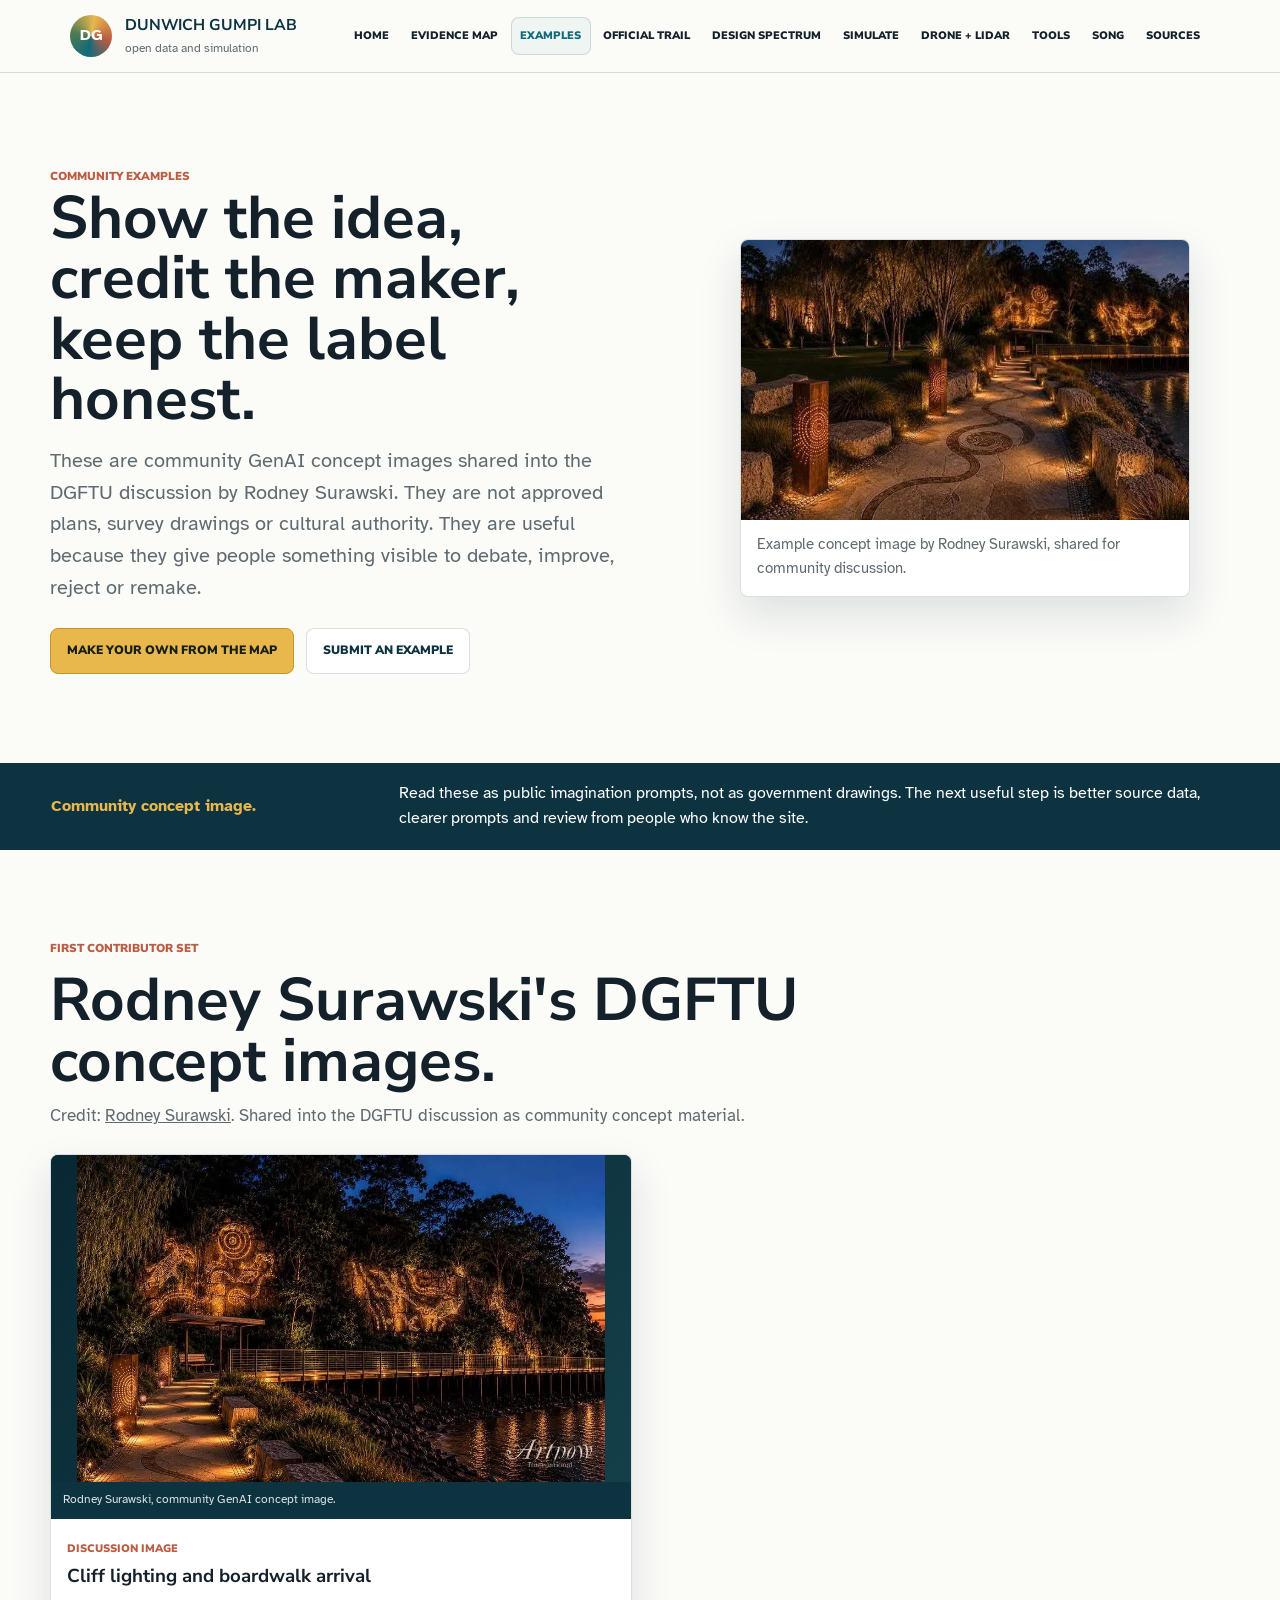
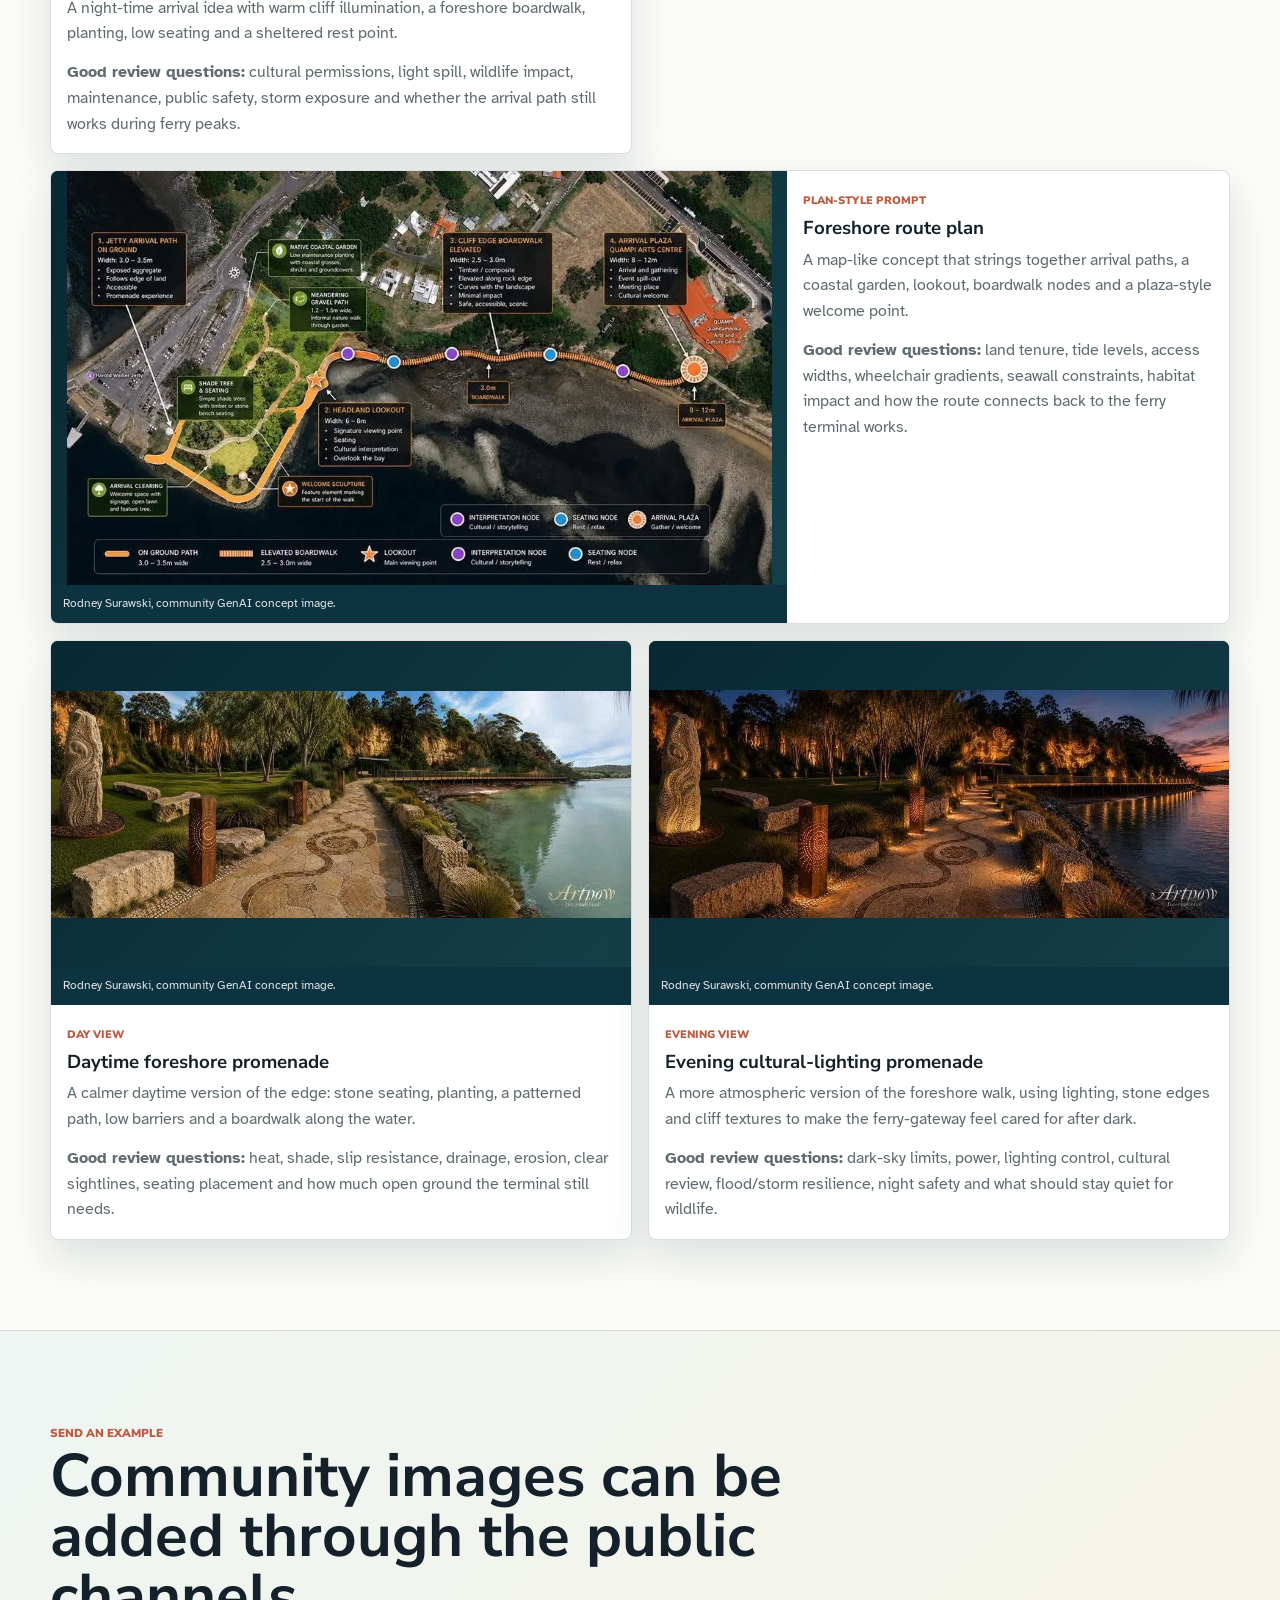
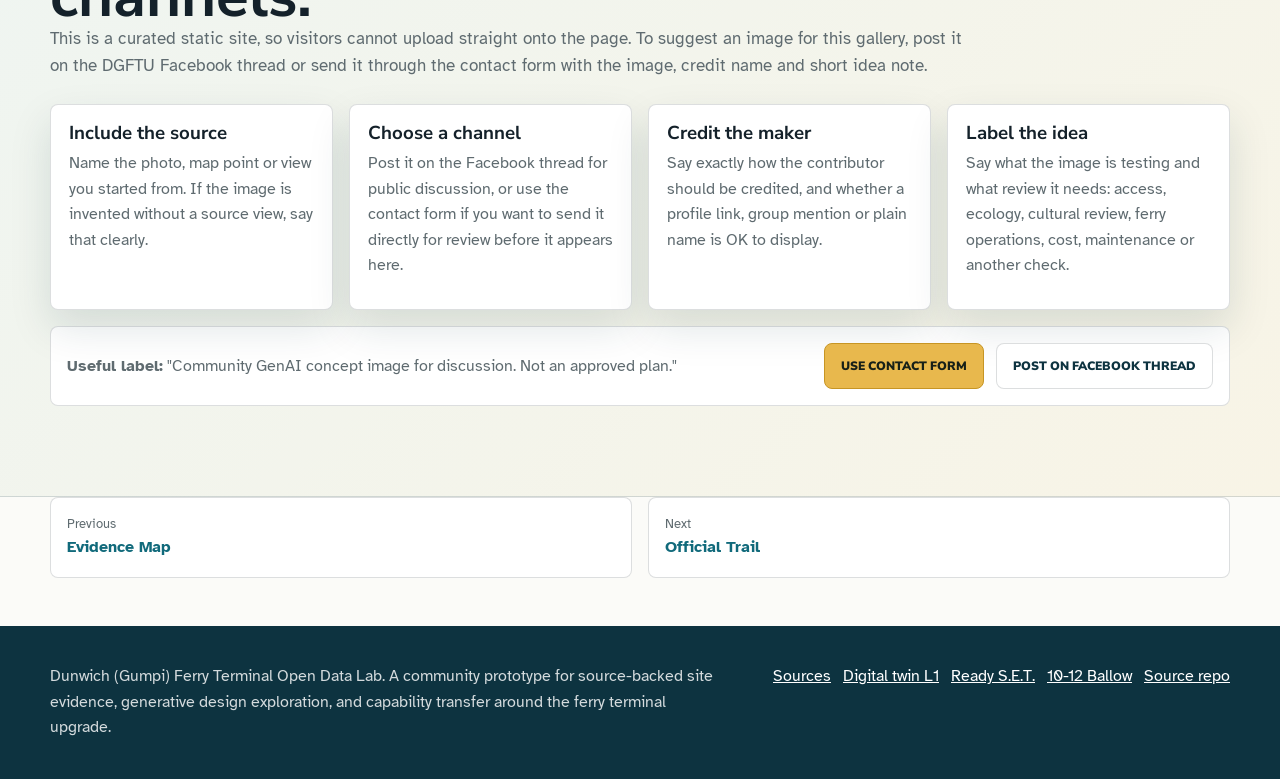
==== commit b695d057: "Clarify community example submission links" ====
--- a/community-genai-examples.html
+++ b/community-genai-examples.html
@@ -25,7 +25,7 @@
           <p class="lede">These are community GenAI concept images shared into the DGFTU discussion by Rodney Surawski. They are not approved plans, survey drawings or cultural authority. They are useful because they give people something visible to debate, improve, reject or remake.</p>
           <div class="hero-actions">
             <a class="button primary" href="evidence-map.html">Make your own from the map</a>
-            <a class="button ghost" href="#submit">Add another example</a>
+            <a class="button ghost" href="#submit">Submit an example</a>
           </div>
         </div>
         <figure class="media-card example-hero-card">
@@ -103,9 +103,9 @@
 
       <section class="section accent-band" id="submit" aria-labelledby="submit-title">
         <div class="wide-copy">
-          <span class="section-label">Add your own</span>
-          <h2 id="submit-title">More community images are welcome.</h2>
-          <p>Use the evidence map, a saved 360 view, or a public-safe photo as the starting point. The image does not need to be perfect. It just needs enough context that other people can understand the idea and ask better questions.</p>
+          <span class="section-label">Send an example</span>
+          <h2 id="submit-title">Community images can be added through the public channels.</h2>
+          <p>This is a curated static site, so visitors cannot upload straight onto the page. To suggest an image for this gallery, post it on the DGFTU Facebook thread or send it through the contact form with the image, credit name and short idea note.</p>
         </div>
         <div class="example-submit-grid">
           <article class="prompt-card">
@@ -113,21 +113,24 @@
             <p>Name the photo, map point or view you started from. If the image is invented without a source view, say that clearly.</p>
           </article>
           <article class="prompt-card">
+            <h3>Choose a channel</h3>
+            <p>Post it on the Facebook thread for public discussion, or use the contact form if you want to send it directly for review before it appears here.</p>
+          </article>
+          <article class="prompt-card">
             <h3>Credit the maker</h3>
-            <p>Add the contributor name, handle or group credit the person wants displayed. Anonymous examples should still carry a simple status label.</p>
+            <p>Say exactly how the contributor should be credited, and whether a profile link, group mention or plain name is OK to display.</p>
           </article>
           <article class="prompt-card">
             <h3>Label the idea</h3>
-            <p>Say what the image is testing: shade, movement, parking, local enterprise, culture, habitat, safety, night arrival, materials or another lane.</p>
-          </article>
-          <article class="prompt-card">
-            <h3>Name the next review</h3>
-            <p>Every good concept creates questions. Add the practical checks it needs: engineering, ecology, access, cultural review, ferry operations, cost or maintenance.</p>
+            <p>Say what the image is testing and what review it needs: access, ecology, cultural review, ferry operations, cost, maintenance or another check.</p>
           </article>
         </div>
         <div class="example-cta">
           <p><strong>Useful label:</strong> "Community GenAI concept image for discussion. Not an approved plan."</p>
-          <a class="button primary" href="evidence-map.html">Start from the 360 map</a>
+          <div class="button-row">
+            <a class="button primary" href="https://auraofintelligence.github.io/strange-but-true/contact.html">Use contact form</a>
+            <a class="button ghost" href="https://www.facebook.com/share/p/18oBEqZUjn/">Post on Facebook thread</a>
+          </div>
         </div>
       </section>
 
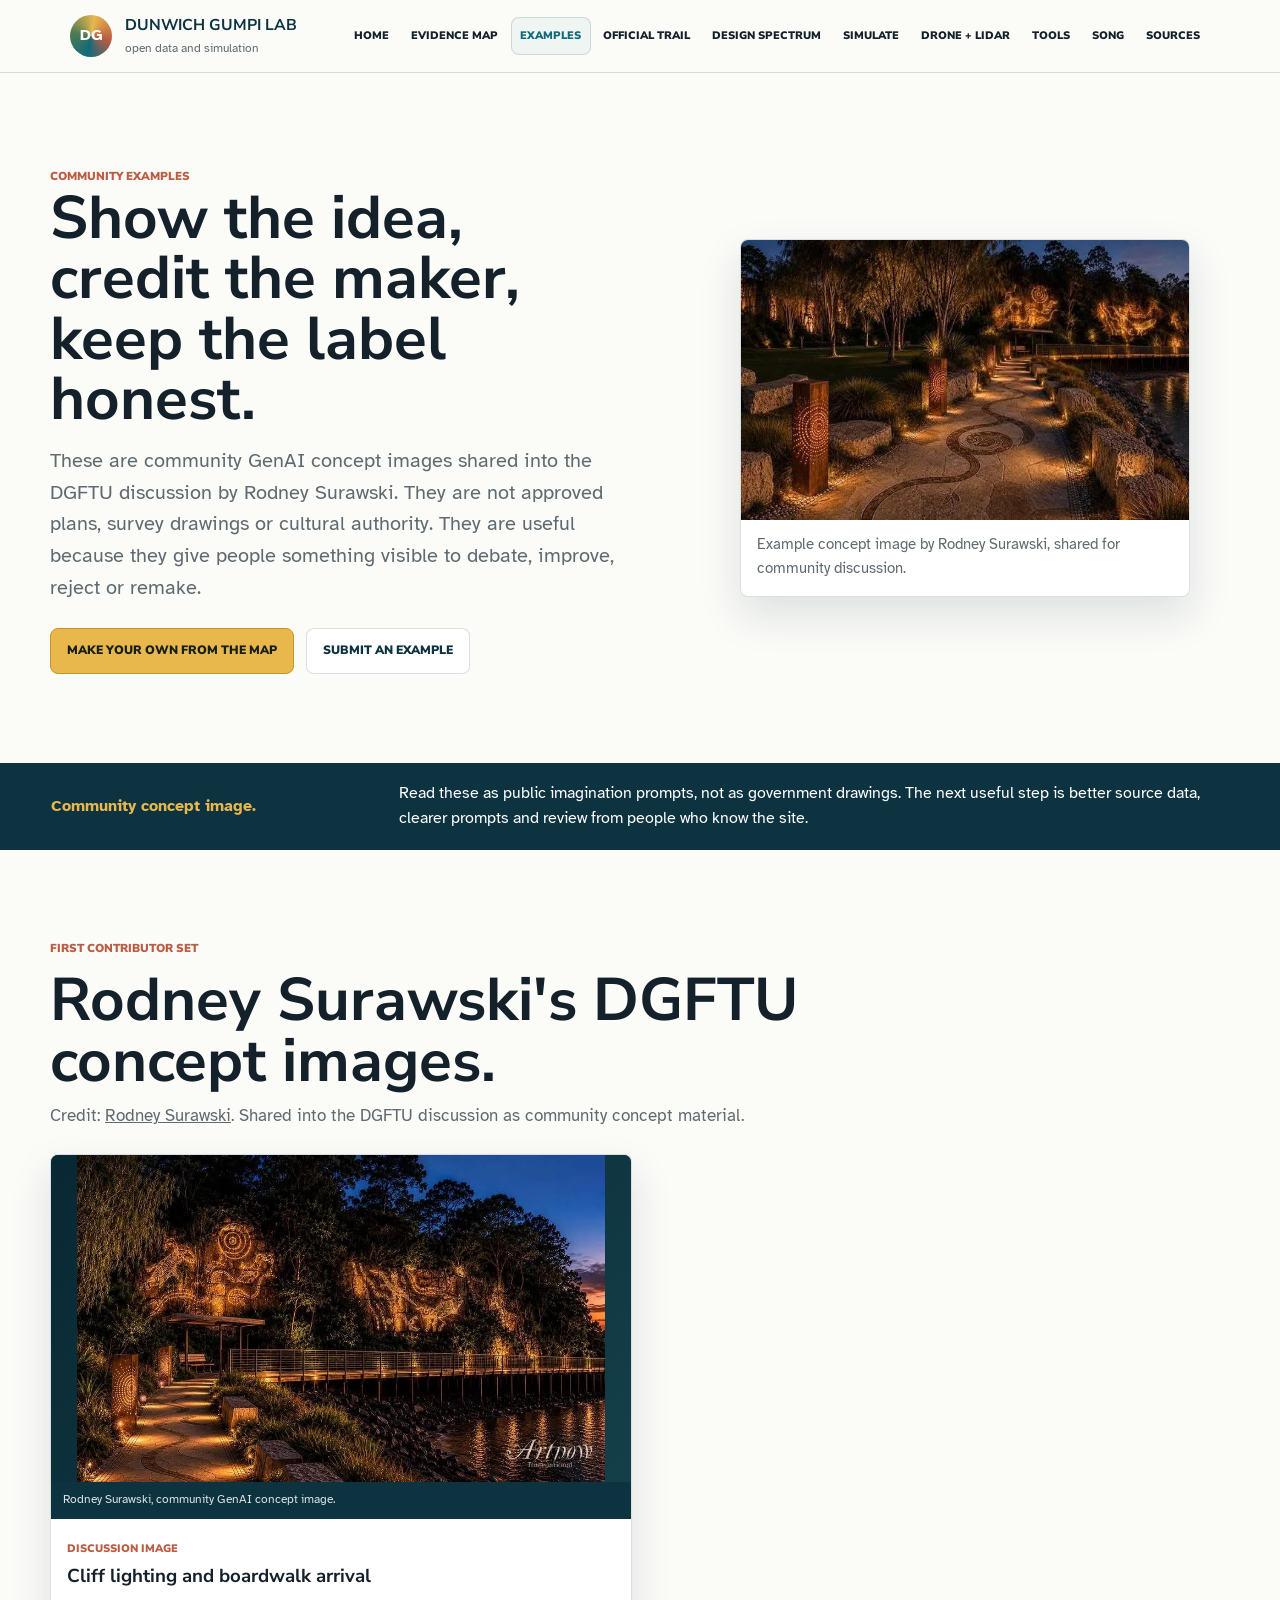
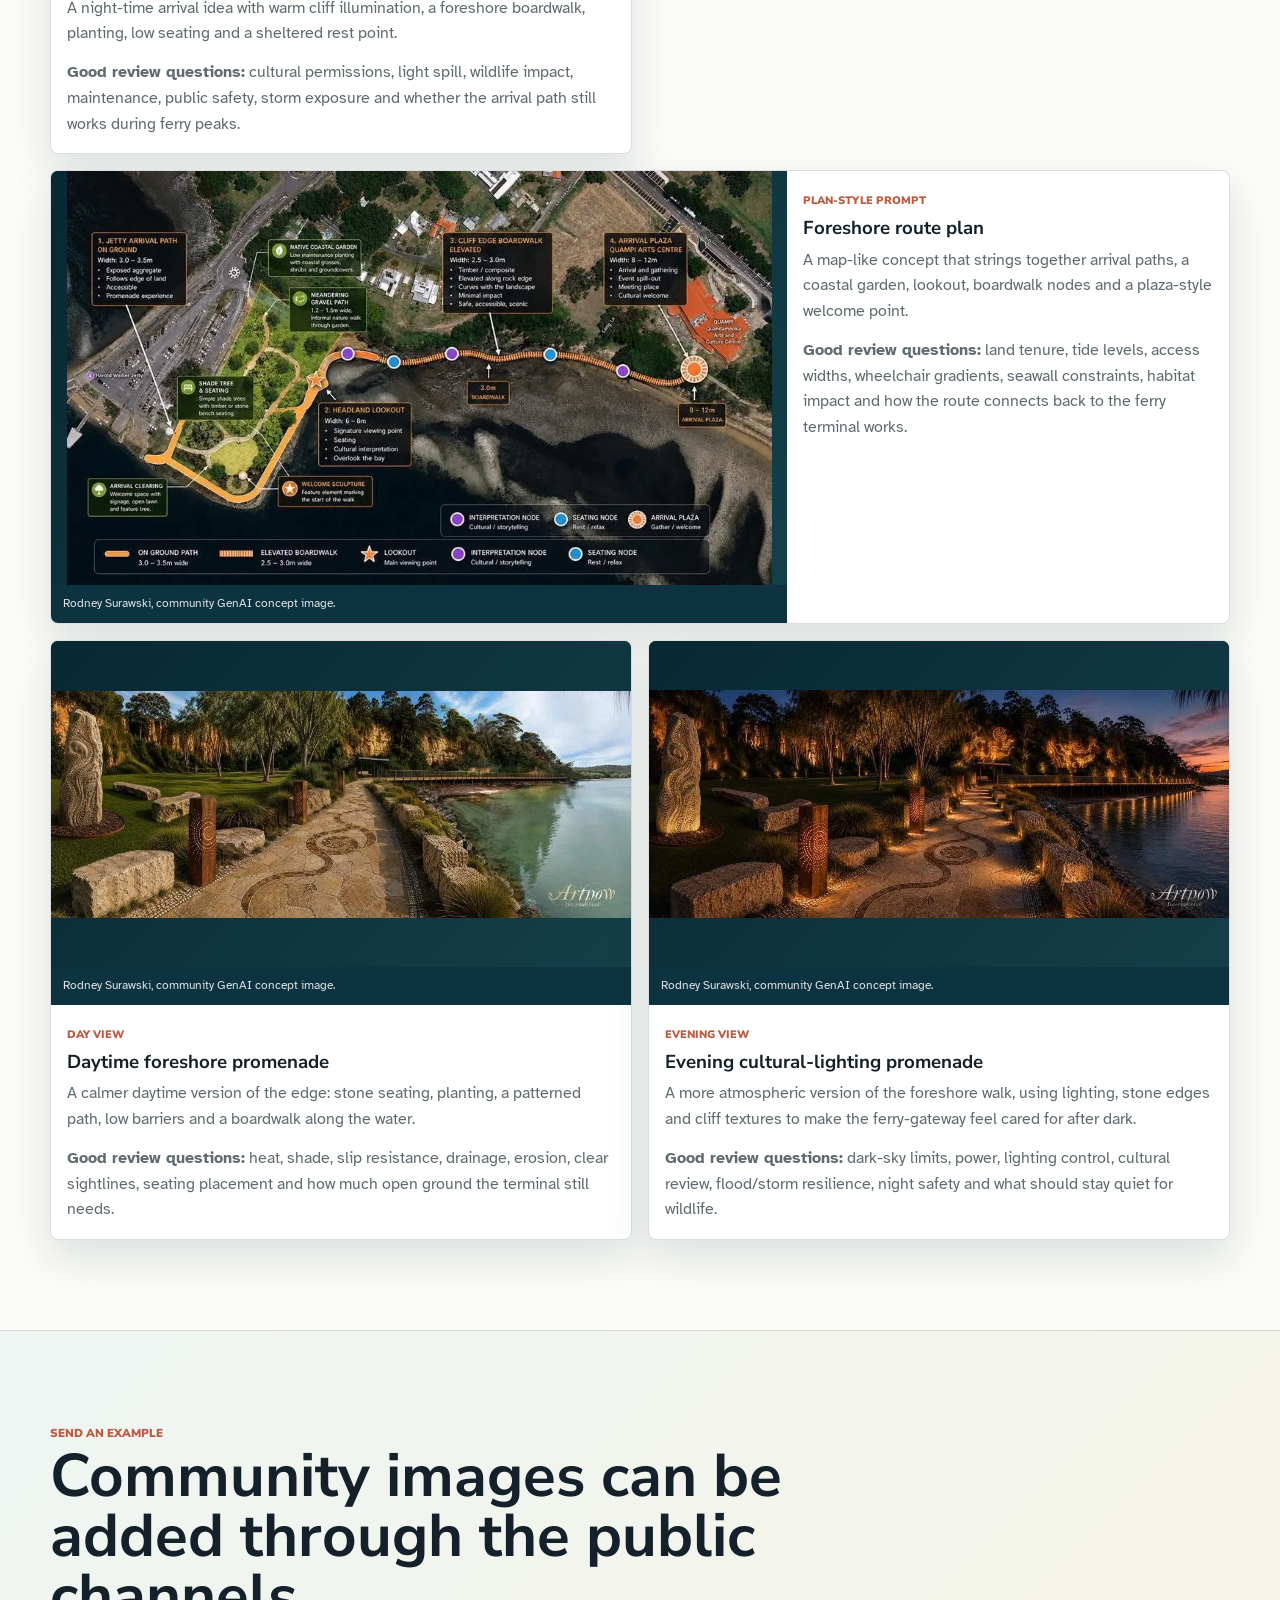
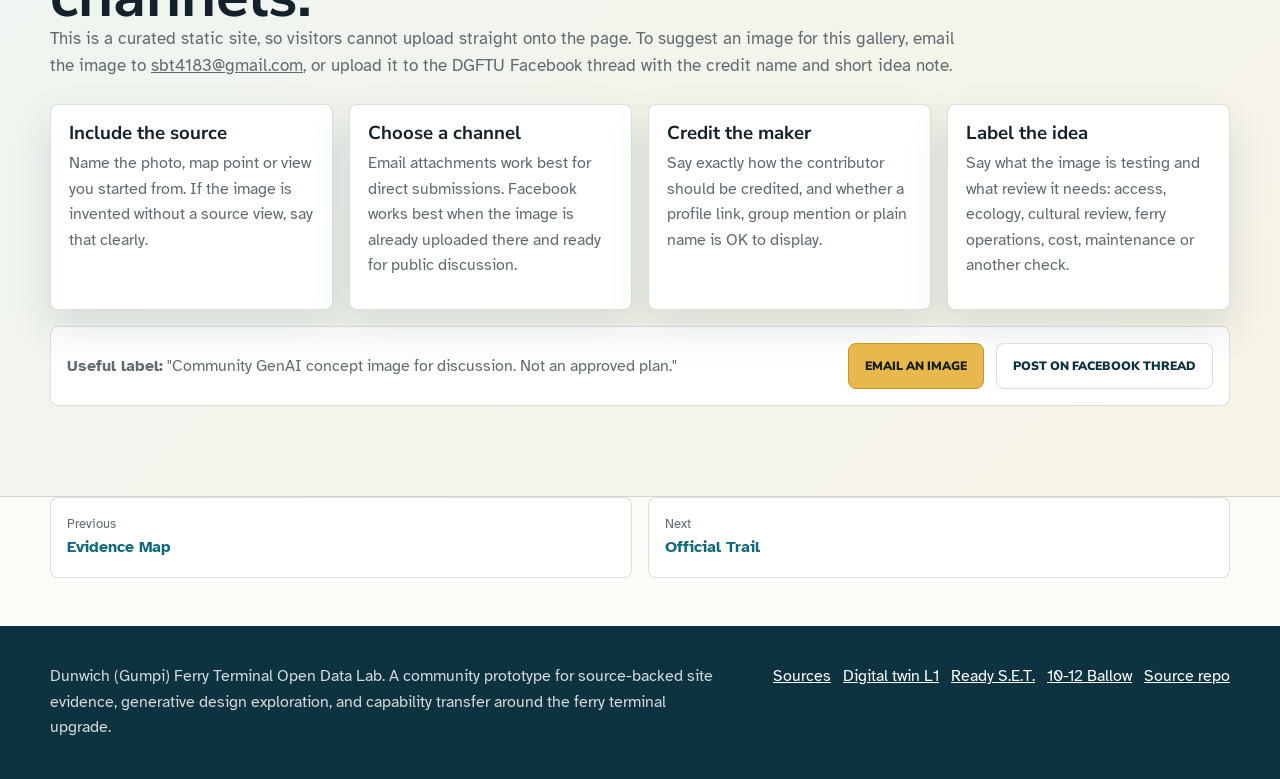
==== commit 9ea9e0de: "Use email for community image submissions" ====
--- a/community-genai-examples.html
+++ b/community-genai-examples.html
@@ -105,7 +105,7 @@
         <div class="wide-copy">
           <span class="section-label">Send an example</span>
           <h2 id="submit-title">Community images can be added through the public channels.</h2>
-          <p>This is a curated static site, so visitors cannot upload straight onto the page. To suggest an image for this gallery, post it on the DGFTU Facebook thread or send it through the contact form with the image, credit name and short idea note.</p>
+          <p>This is a curated static site, so visitors cannot upload straight onto the page. To suggest an image for this gallery, email the image to <a href="mailto:sbt4183@gmail.com">sbt4183@gmail.com</a>, or upload it to the DGFTU Facebook thread with the credit name and short idea note.</p>
         </div>
         <div class="example-submit-grid">
           <article class="prompt-card">
@@ -114,7 +114,7 @@
           </article>
           <article class="prompt-card">
             <h3>Choose a channel</h3>
-            <p>Post it on the Facebook thread for public discussion, or use the contact form if you want to send it directly for review before it appears here.</p>
+            <p>Email attachments work best for direct submissions. Facebook works best when the image is already uploaded there and ready for public discussion.</p>
           </article>
           <article class="prompt-card">
             <h3>Credit the maker</h3>
@@ -128,7 +128,7 @@
         <div class="example-cta">
           <p><strong>Useful label:</strong> "Community GenAI concept image for discussion. Not an approved plan."</p>
           <div class="button-row">
-            <a class="button primary" href="https://auraofintelligence.github.io/strange-but-true/contact.html">Use contact form</a>
+            <a class="button primary" href="mailto:sbt4183@gmail.com?subject=DGFTU%20community%20GenAI%20image%20example">Email an image</a>
             <a class="button ghost" href="https://www.facebook.com/share/p/18oBEqZUjn/">Post on Facebook thread</a>
           </div>
         </div>
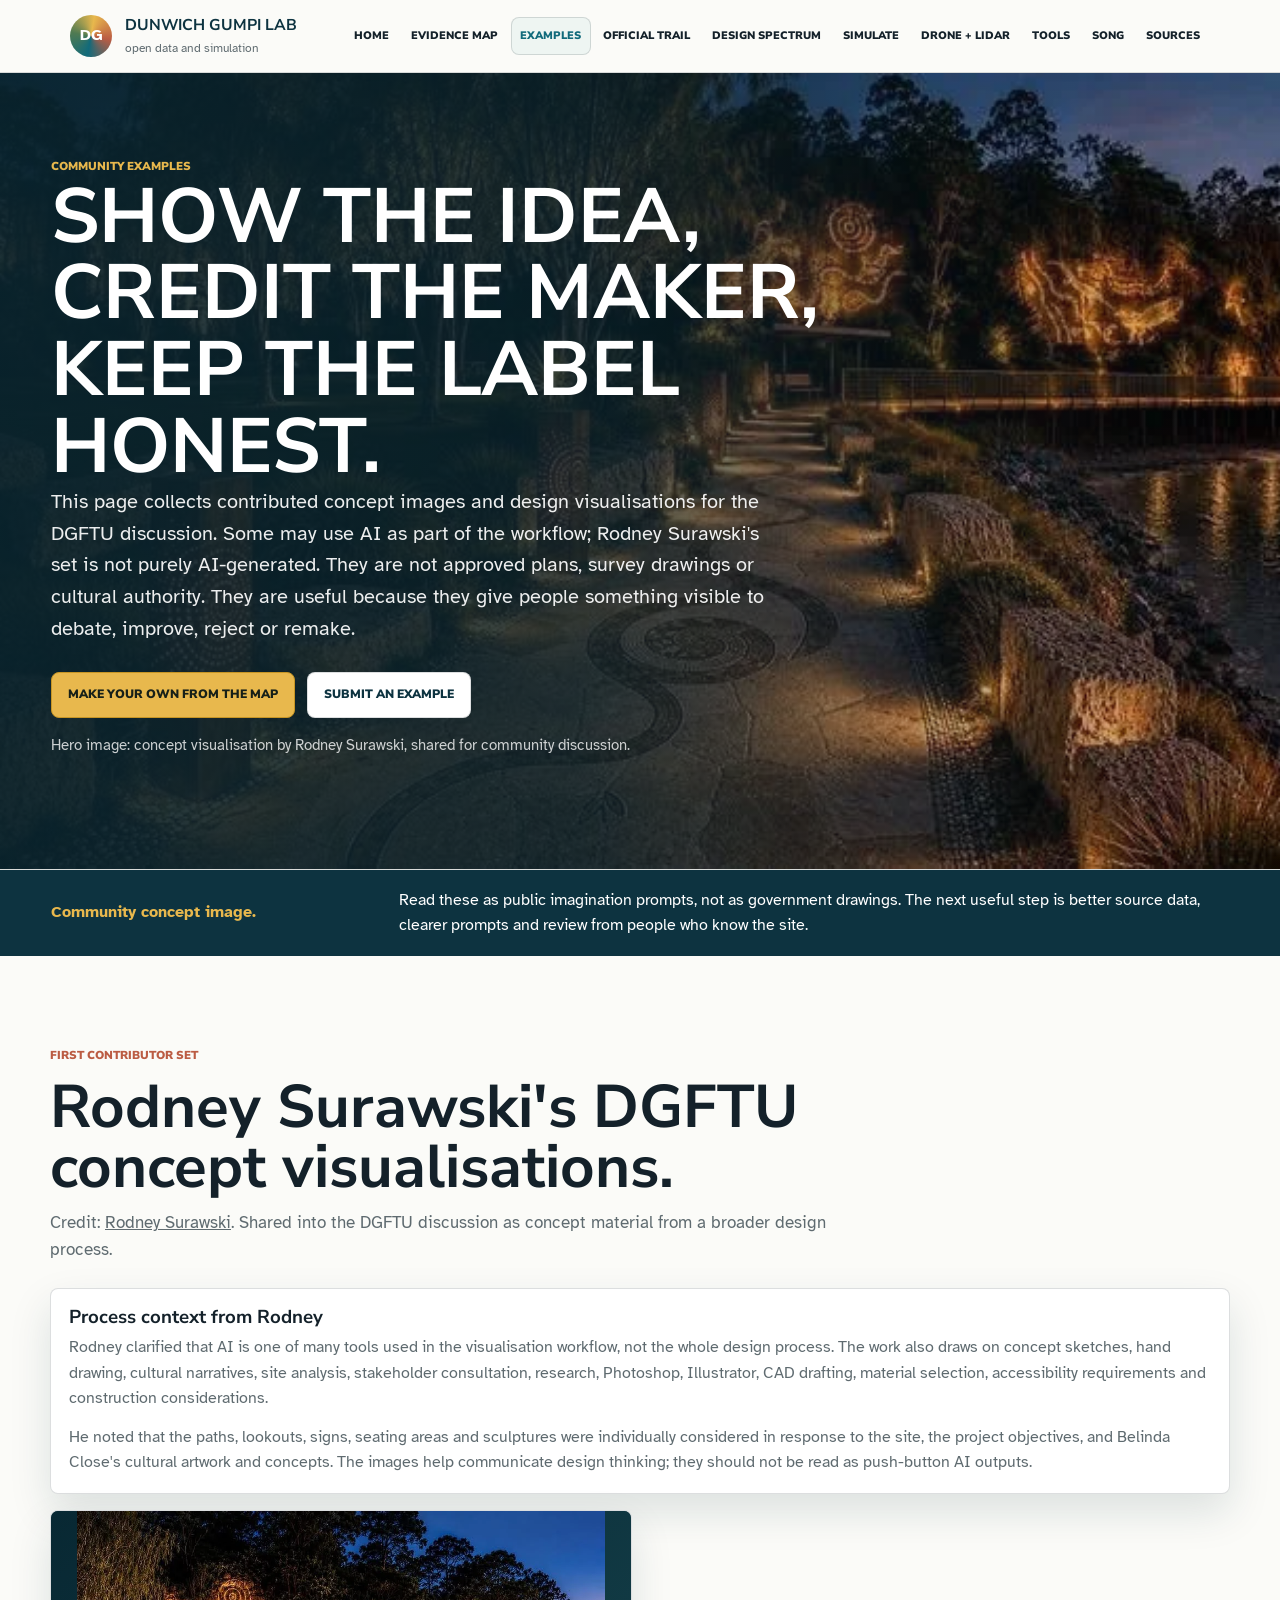
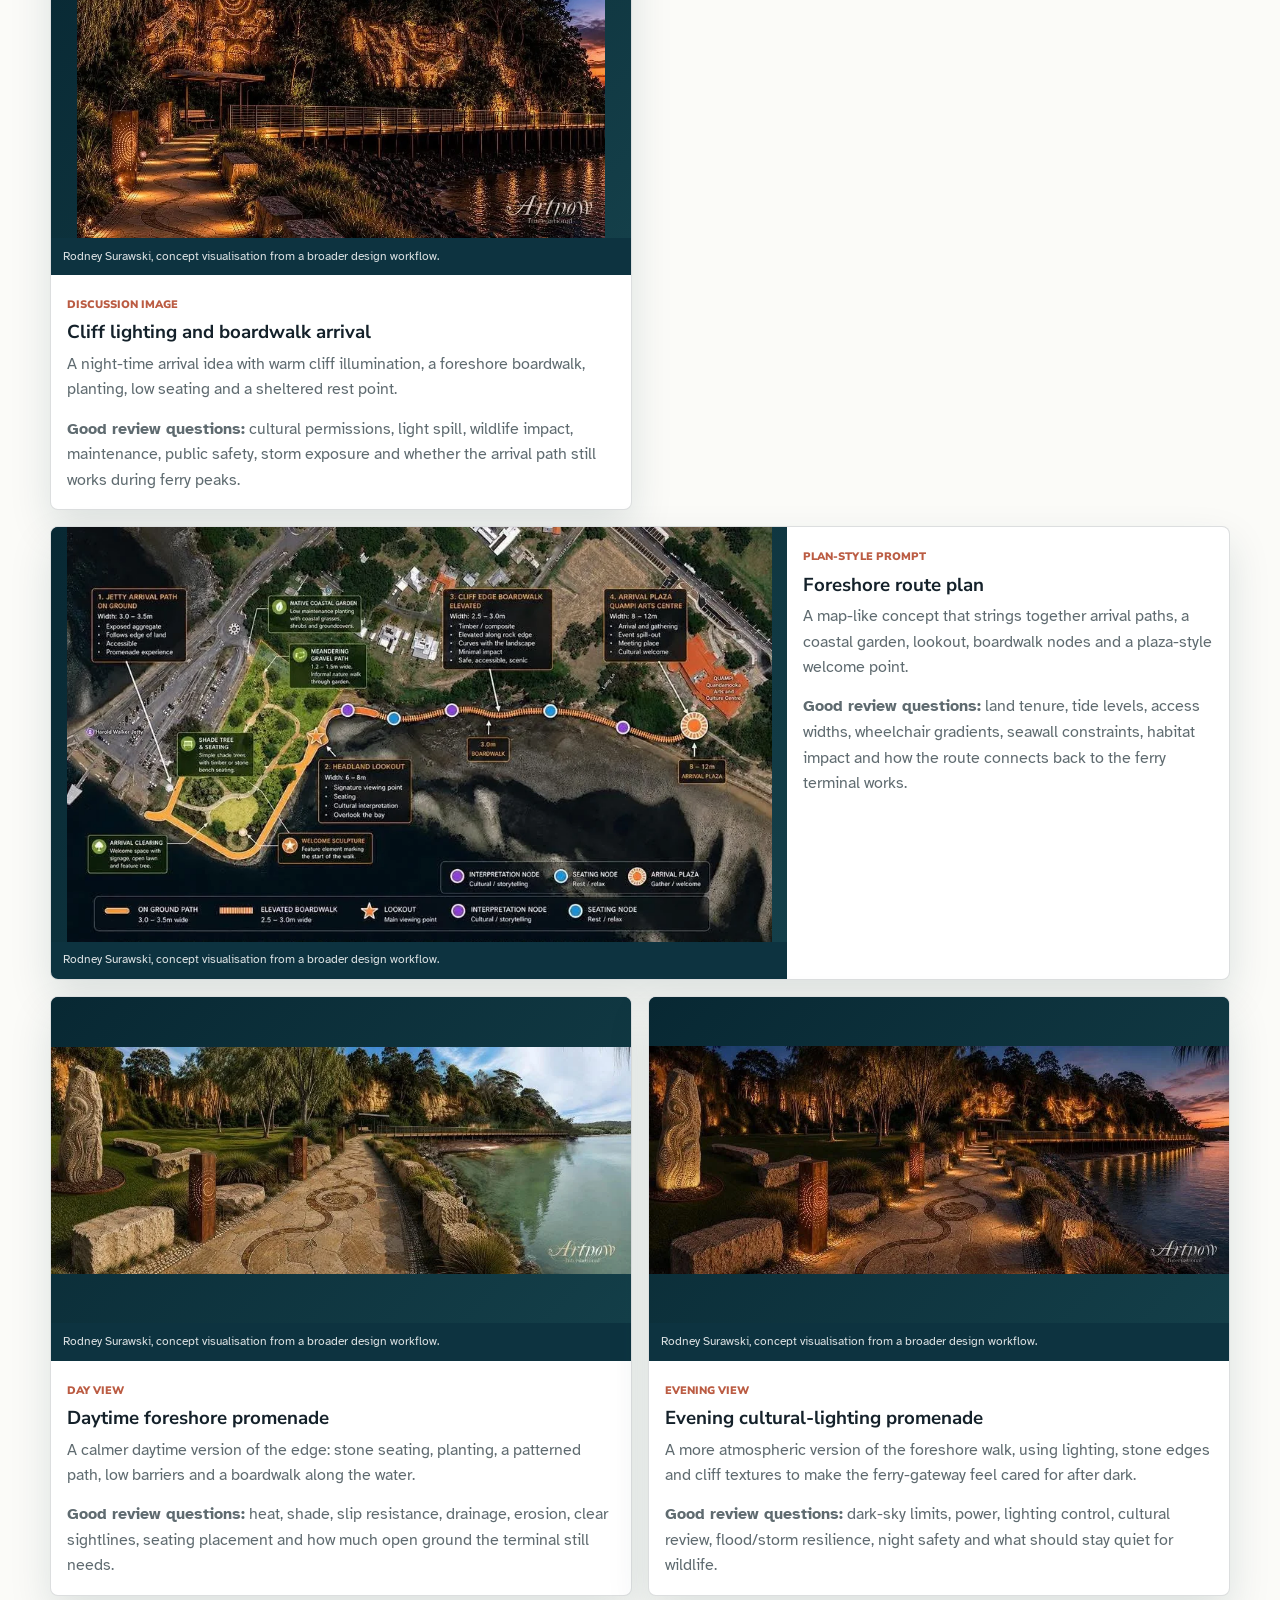
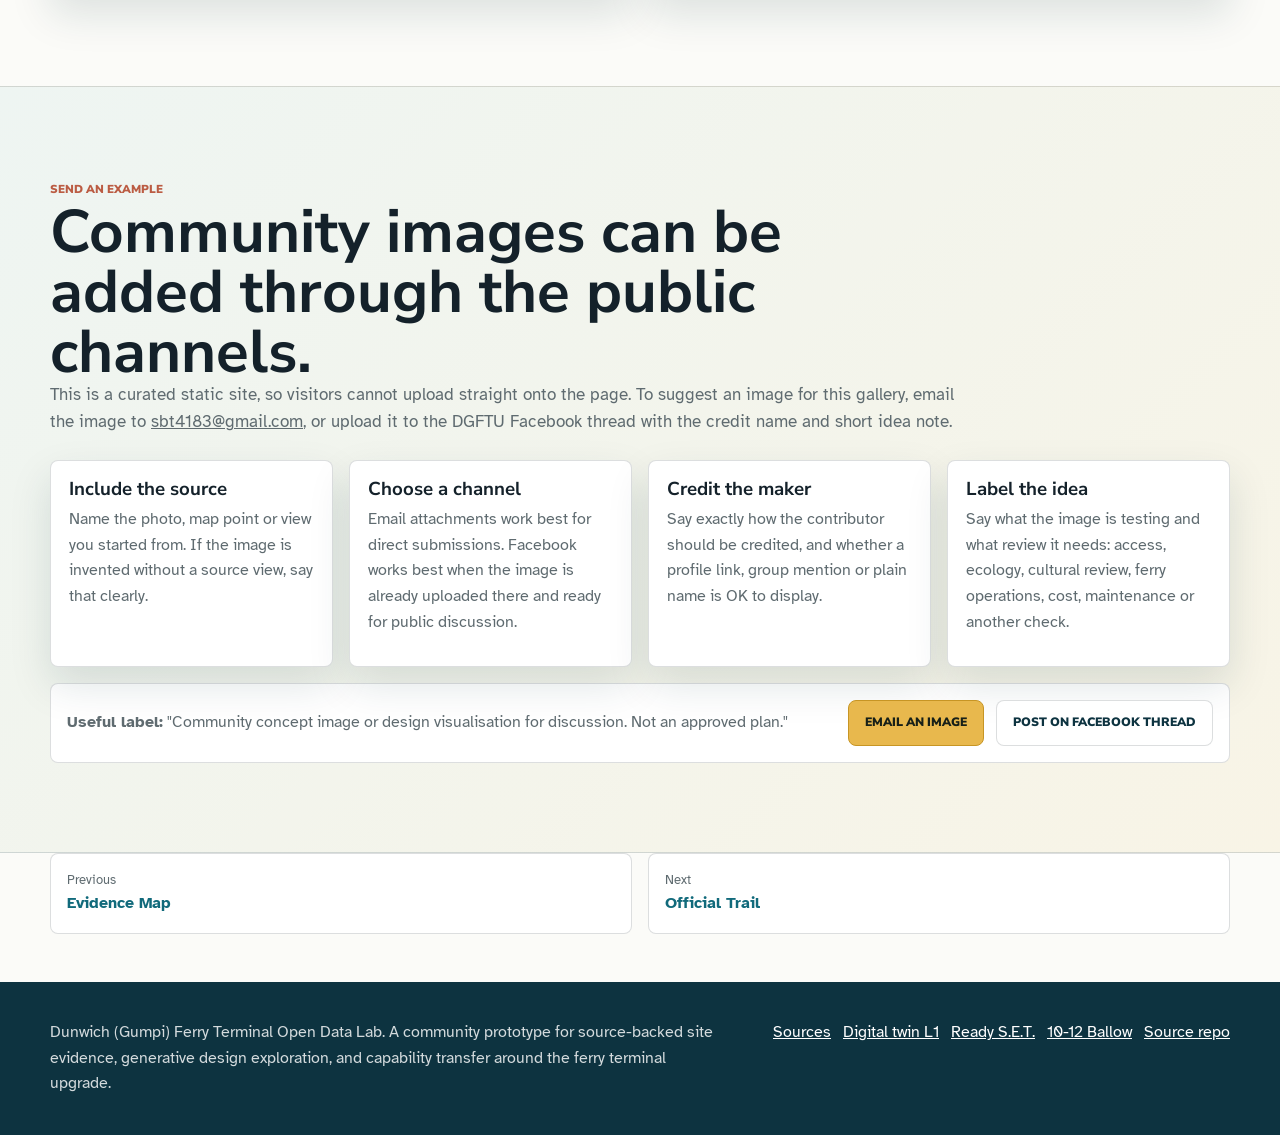
==== commit e55d2386: "Clarify design examples and expand page heroes" ====
--- a/community-genai-examples.html
+++ b/community-genai-examples.html
@@ -3,35 +3,33 @@
   <head>
     <meta charset="utf-8">
     <meta name="viewport" content="width=device-width, initial-scale=1">
-    <meta name="description" content="Community GenAI concept image examples for the Dunwich (Gumpi) Ferry Terminal Upgrade discussion.">
-    <meta property="og:title" content="Community GenAI Examples | Dunwich (Gumpi) Ferry Terminal Open Data Lab">
-    <meta property="og:description" content="Contributed community concept images for ferry-terminal idea generation, clearly credited and labelled as public discussion material.">
+    <meta name="description" content="Community concept image and design visualisation examples for the Dunwich (Gumpi) Ferry Terminal Upgrade discussion.">
+    <meta property="og:title" content="Community Design Examples | Dunwich (Gumpi) Ferry Terminal Open Data Lab">
+    <meta property="og:description" content="Contributed community concept images and professional visualisations, clearly credited and labelled as public discussion material.">
     <meta property="og:image" content="assets/images/community-genai/rodney-surawski-dgftu-evening-foreshore-walk.webp">
-    <title>Community GenAI Examples | Dunwich (Gumpi) Ferry Terminal Open Data Lab</title>
+    <title>Community Design Examples | Dunwich (Gumpi) Ferry Terminal Open Data Lab</title>
     <link rel="preconnect" href="https://fonts.googleapis.com">
     <link rel="preconnect" href="https://fonts.gstatic.com" crossorigin>
     <link href="https://fonts.googleapis.com/css2?family=Atkinson+Hyperlegible:wght@400;700&family=Nunito+Sans:wght@700;800;900&display=swap" rel="stylesheet">
-    <link rel="stylesheet" href="assets/styles.css">
+    <link rel="stylesheet" href="assets/styles.css?v=20260612-full-heroes">
     <link rel="icon" href="assets/favicon.svg" type="image/svg+xml">
   </head>
   <body data-page="examples">
     <a class="skip-link" href="#main">Skip to content</a>
     <header class="site-header" data-site-header></header>
     <main id="main">
-      <section class="page-hero examples-hero" id="top" aria-labelledby="page-title">
-        <div>
+      <section class="hero page-hero examples-hero" id="top" aria-labelledby="page-title">
+        <img class="hero-media" src="assets/images/community-genai/rodney-surawski-dgftu-evening-foreshore-walk.webp" alt="Concept visualisation showing an evening foreshore walk with warm lighting, stone seating and cliff illumination">
+        <div class="hero-copy">
           <span class="section-label">Community examples</span>
           <h1 id="page-title">Show the idea, credit the maker, keep the label honest.</h1>
-          <p class="lede">These are community GenAI concept images shared into the DGFTU discussion by Rodney Surawski. They are not approved plans, survey drawings or cultural authority. They are useful because they give people something visible to debate, improve, reject or remake.</p>
+          <p class="hero-lede">This page collects contributed concept images and design visualisations for the DGFTU discussion. Some may use AI as part of the workflow; Rodney Surawski's set is not purely AI-generated. They are not approved plans, survey drawings or cultural authority. They are useful because they give people something visible to debate, improve, reject or remake.</p>
           <div class="hero-actions">
             <a class="button primary" href="evidence-map.html">Make your own from the map</a>
             <a class="button ghost" href="#submit">Submit an example</a>
           </div>
+          <p class="hero-caption">Hero image: concept visualisation by Rodney Surawski, shared for community discussion.</p>
         </div>
-        <figure class="media-card example-hero-card">
-          <img src="assets/images/community-genai/rodney-surawski-dgftu-evening-foreshore-walk.webp" alt="Community GenAI concept showing an evening foreshore walk with warm lighting, stone seating and cliff illumination">
-          <figcaption>Example concept image by Rodney Surawski, shared for community discussion.</figcaption>
-        </figure>
       </section>
 
       <section class="notice-band example-boundary" aria-label="Concept image boundary">
@@ -42,15 +40,21 @@
       <section class="section" aria-labelledby="rodney-title">
         <div class="section-heading">
           <span class="section-label">First contributor set</span>
-          <h2 id="rodney-title">Rodney Surawski's DGFTU concept images.</h2>
-          <p>Credit: <a href="https://www.facebook.com/groups/836230603091641/user/1208426190/">Rodney Surawski</a>. Shared into the DGFTU discussion as community concept material.</p>
+          <h2 id="rodney-title">Rodney Surawski's DGFTU concept visualisations.</h2>
+          <p>Credit: <a href="https://www.facebook.com/groups/836230603091641/user/1208426190/">Rodney Surawski</a>. Shared into the DGFTU discussion as concept material from a broader design process.</p>
         </div>
+
+        <article class="source-card rodney-process-note">
+          <h3>Process context from Rodney</h3>
+          <p>Rodney clarified that AI is one of many tools used in the visualisation workflow, not the whole design process. The work also draws on concept sketches, hand drawing, cultural narratives, site analysis, stakeholder consultation, research, Photoshop, Illustrator, CAD drafting, material selection, accessibility requirements and construction considerations.</p>
+          <p>He noted that the paths, lookouts, signs, seating areas and sculptures were individually considered in response to the site, the project objectives, and Belinda Close's cultural artwork and concepts. The images help communicate design thinking; they should not be read as push-button AI outputs.</p>
+        </article>
 
         <div class="community-example-grid">
           <article class="community-example-card">
             <figure>
-              <img src="assets/images/community-genai/rodney-surawski-dgftu-cliff-lighting-night.webp" alt="Night-time GenAI concept with cliff lighting, boardwalk, foreshore planting, shelter and seating beside the water">
-              <figcaption>Rodney Surawski, community GenAI concept image.</figcaption>
+              <img src="assets/images/community-genai/rodney-surawski-dgftu-cliff-lighting-night.webp" alt="Night-time concept visualisation with cliff lighting, boardwalk, foreshore planting, shelter and seating beside the water">
+              <figcaption>Rodney Surawski, concept visualisation from a broader design workflow.</figcaption>
             </figure>
             <div class="community-example-copy">
               <span class="example-status">Discussion image</span>
@@ -62,8 +66,8 @@
 
           <article class="community-example-card feature-example">
             <figure>
-              <img src="assets/images/community-genai/rodney-surawski-dgftu-foreshore-plan-map.webp" alt="Plan-style GenAI concept map for a foreshore route with arrival clearing, native coastal garden, lookout, boardwalk nodes and arrival plaza">
-              <figcaption>Rodney Surawski, community GenAI concept image.</figcaption>
+              <img src="assets/images/community-genai/rodney-surawski-dgftu-foreshore-plan-map.webp" alt="Plan-style concept map for a foreshore route with arrival clearing, native coastal garden, lookout, boardwalk nodes and arrival plaza">
+              <figcaption>Rodney Surawski, concept visualisation from a broader design workflow.</figcaption>
             </figure>
             <div class="community-example-copy">
               <span class="example-status">Plan-style prompt</span>
@@ -75,8 +79,8 @@
 
           <article class="community-example-card">
             <figure>
-              <img src="assets/images/community-genai/rodney-surawski-dgftu-daytime-foreshore-walk.webp" alt="Daytime GenAI concept of a foreshore promenade with engraved paving, stone seating, native planting and a boardwalk along the seawall">
-              <figcaption>Rodney Surawski, community GenAI concept image.</figcaption>
+              <img src="assets/images/community-genai/rodney-surawski-dgftu-daytime-foreshore-walk.webp" alt="Daytime concept visualisation of a foreshore promenade with engraved paving, stone seating, native planting and a boardwalk along the seawall">
+              <figcaption>Rodney Surawski, concept visualisation from a broader design workflow.</figcaption>
             </figure>
             <div class="community-example-copy">
               <span class="example-status">Day view</span>
@@ -88,8 +92,8 @@
 
           <article class="community-example-card">
             <figure>
-              <img src="assets/images/community-genai/rodney-surawski-dgftu-evening-foreshore-walk.webp" alt="Evening GenAI concept of a lit foreshore promenade with stone seating, planting, cliff illumination and water reflections">
-              <figcaption>Rodney Surawski, community GenAI concept image.</figcaption>
+              <img src="assets/images/community-genai/rodney-surawski-dgftu-evening-foreshore-walk.webp" alt="Evening concept visualisation of a lit foreshore promenade with stone seating, planting, cliff illumination and water reflections">
+              <figcaption>Rodney Surawski, concept visualisation from a broader design workflow.</figcaption>
             </figure>
             <div class="community-example-copy">
               <span class="example-status">Evening view</span>
@@ -126,9 +130,9 @@
           </article>
         </div>
         <div class="example-cta">
-          <p><strong>Useful label:</strong> "Community GenAI concept image for discussion. Not an approved plan."</p>
+          <p><strong>Useful label:</strong> "Community concept image or design visualisation for discussion. Not an approved plan."</p>
           <div class="button-row">
-            <a class="button primary" href="mailto:sbt4183@gmail.com?subject=DGFTU%20community%20GenAI%20image%20example">Email an image</a>
+            <a class="button primary" href="mailto:sbt4183@gmail.com?subject=DGFTU%20community%20design%20image%20example">Email an image</a>
             <a class="button ghost" href="https://www.facebook.com/share/p/18oBEqZUjn/">Post on Facebook thread</a>
           </div>
         </div>
--- a/assets/styles.css
+++ b/assets/styles.css
@@ -354,6 +354,40 @@
   margin-top: 1rem;
 }
 
+.hero.page-hero {
+  width: 100%;
+  max-width: none;
+  min-height: min(620px, calc(100vh - 72px));
+  margin: 0;
+  padding: 0;
+  display: flex;
+  gap: 0;
+  grid-template-columns: none;
+}
+
+.hero.page-hero .hero-copy {
+  width: min(860px, calc(100% - 2rem));
+}
+
+.hero.page-hero .hero-copy h1 {
+  font-size: clamp(2.7rem, 6vw, 6.3rem);
+}
+
+.hero.page-hero .hero-lede {
+  color: rgba(255, 255, 255, .92);
+}
+
+.hero.page-hero .section-label {
+  color: var(--sun);
+}
+
+.hero-caption {
+  max-width: 700px;
+  margin: .95rem 0 0;
+  color: rgba(255, 255, 255, .78);
+  font-size: .94rem;
+}
+
 .section-heading {
   display: grid;
   gap: .8rem;
@@ -609,6 +643,14 @@
 }
 
 .community-example-copy p:last-child {
+  margin-bottom: 0;
+}
+
+.rodney-process-note {
+  margin-bottom: 1rem;
+}
+
+.rodney-process-note p:last-child {
   margin-bottom: 0;
 }
 
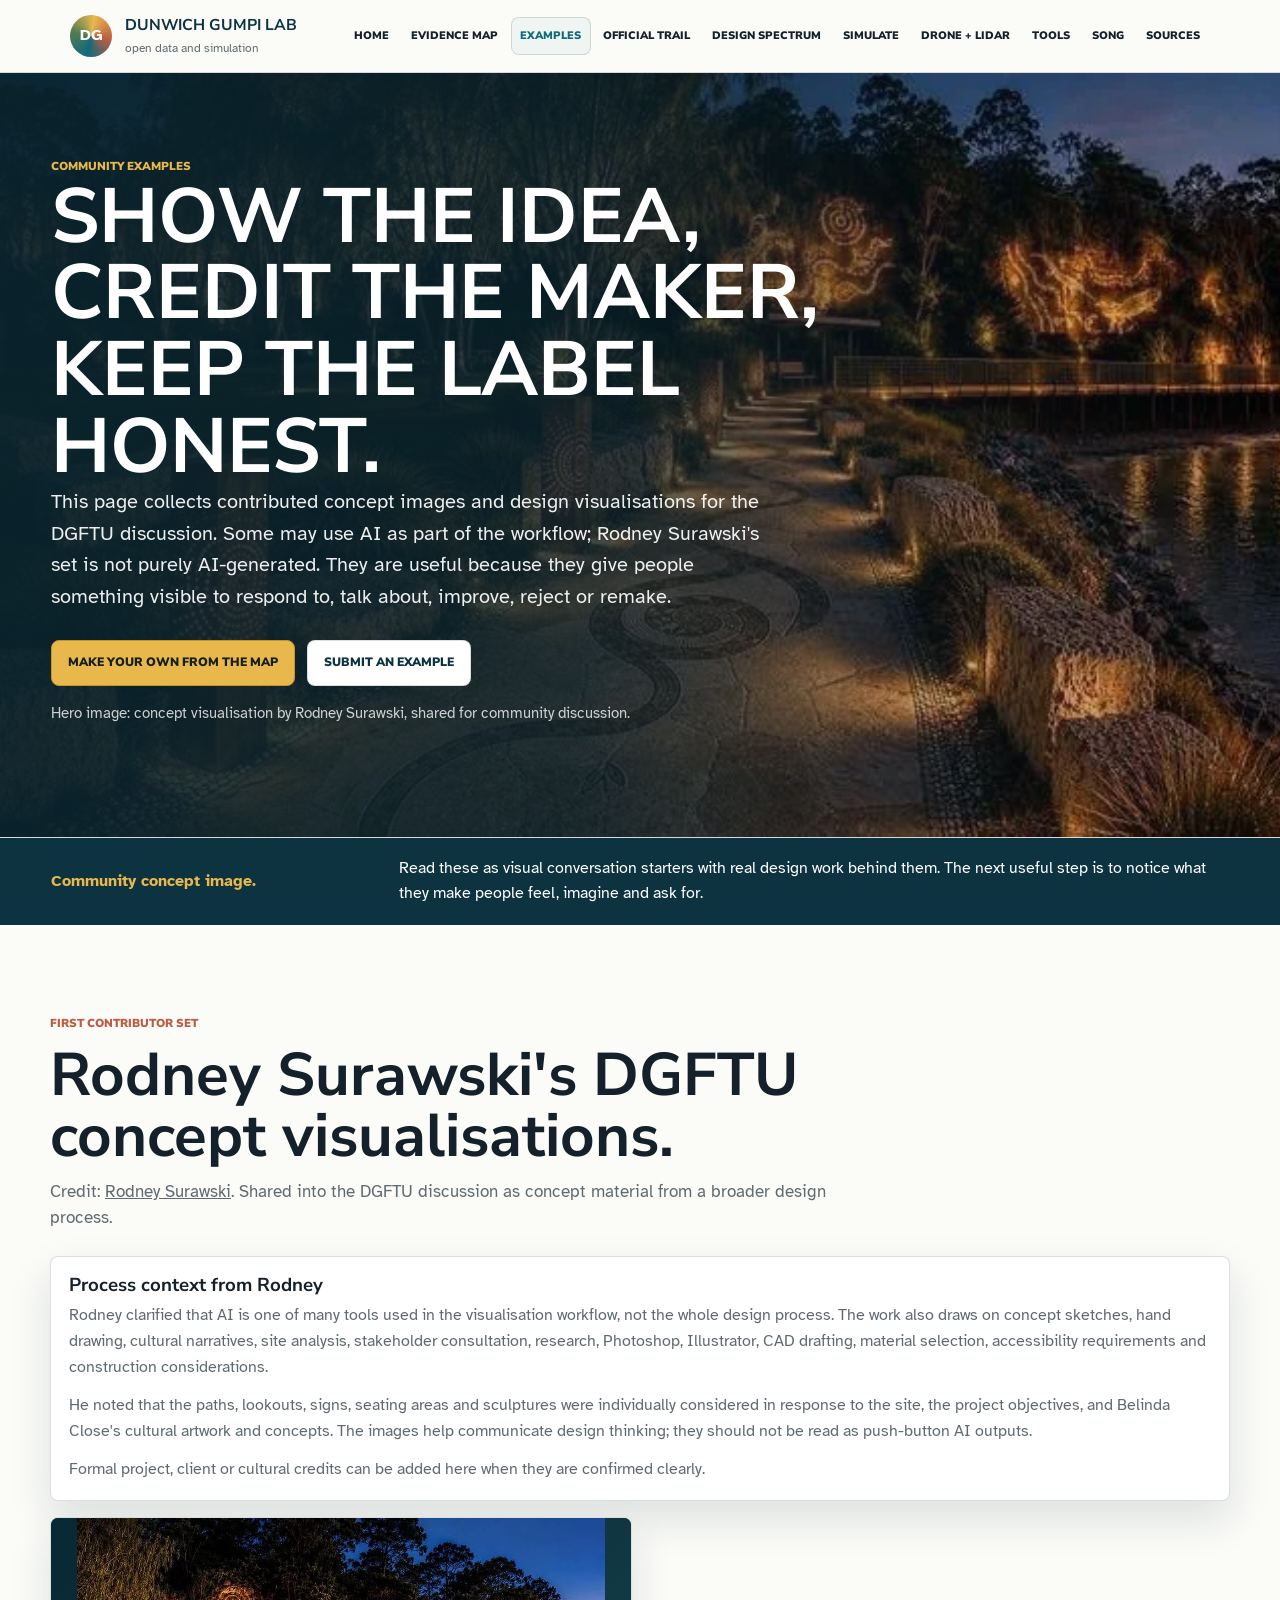
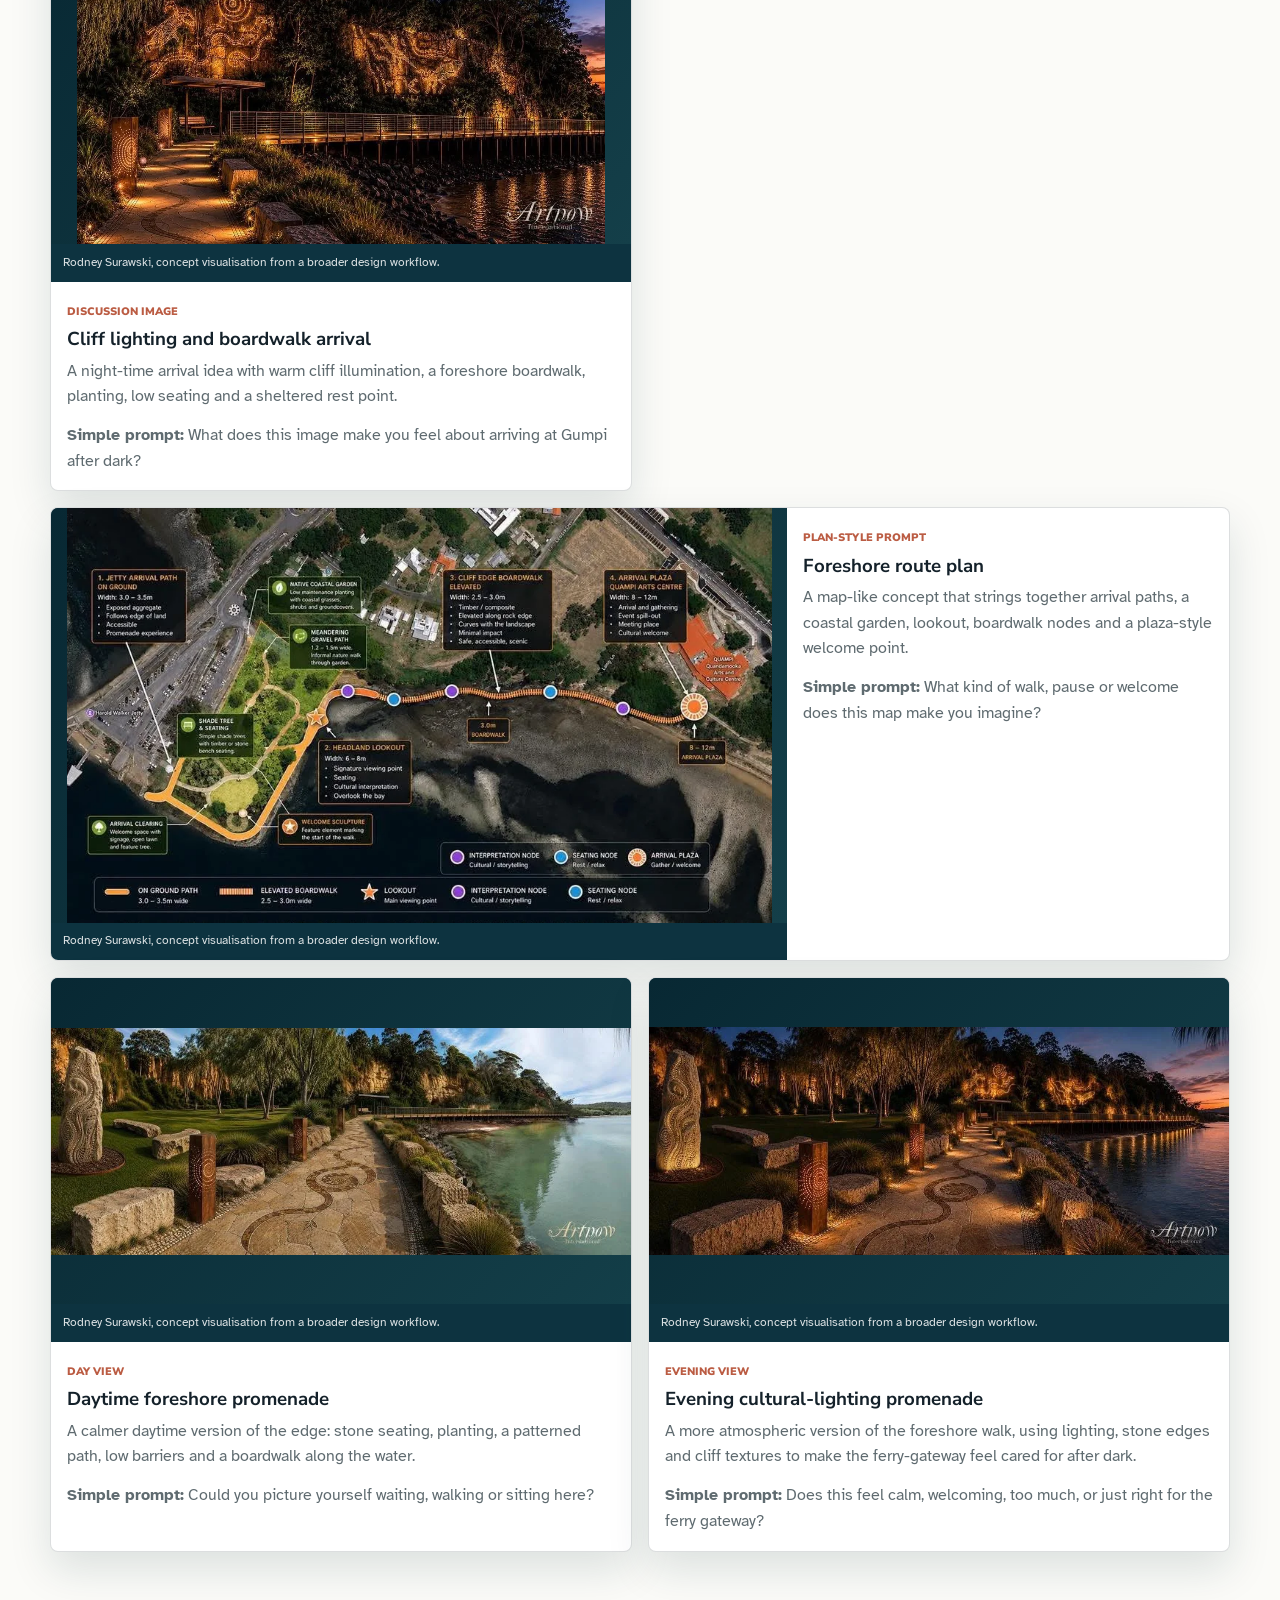
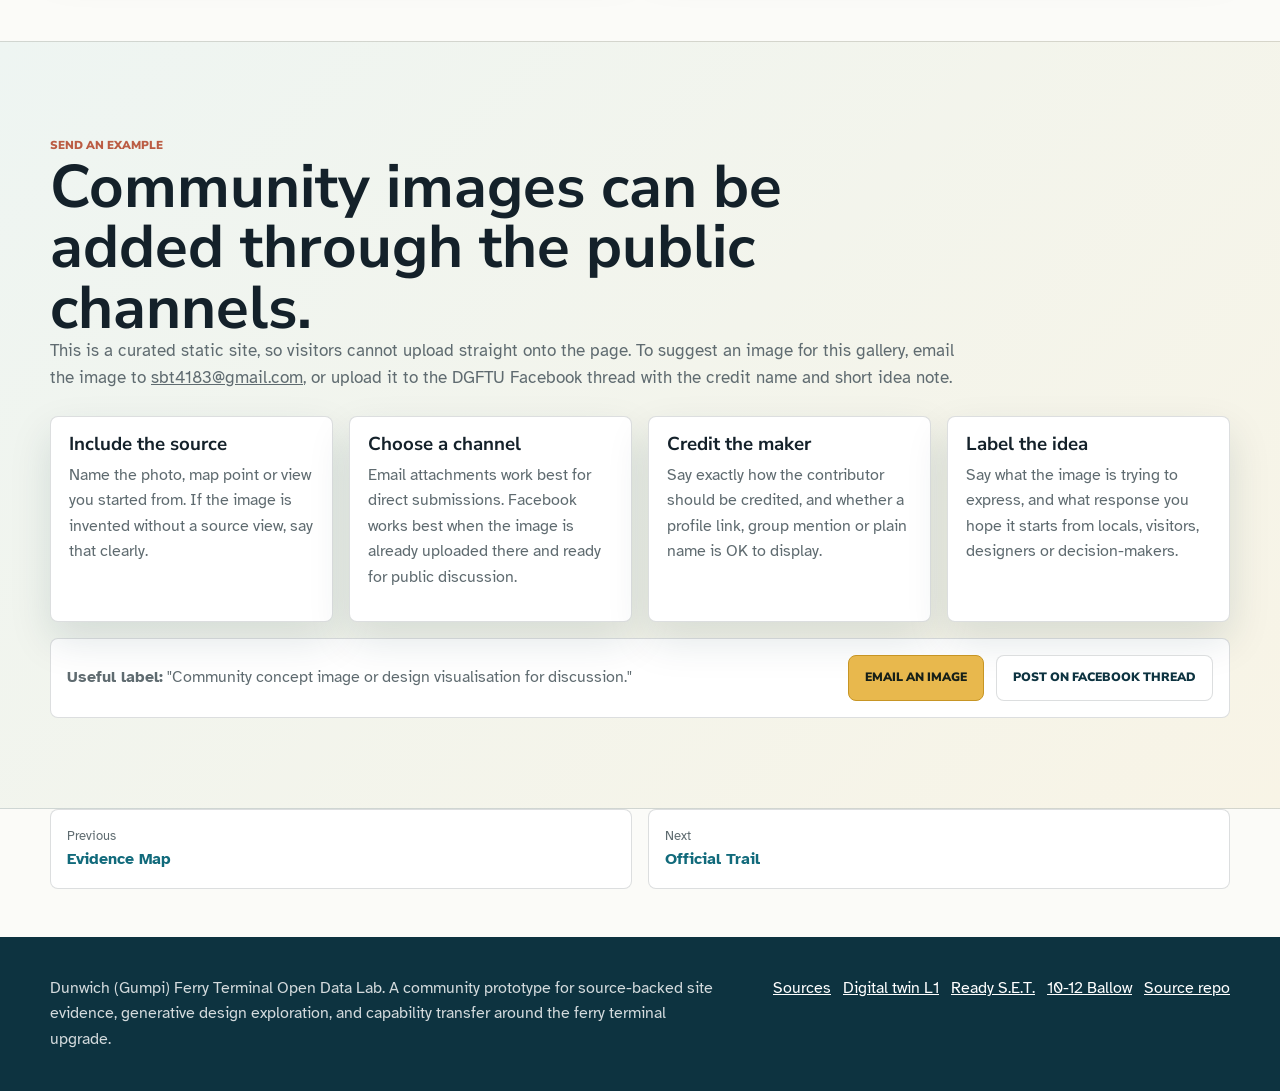
==== commit e826da11: "Simplify design example response prompts" ====
--- a/community-genai-examples.html
+++ b/community-genai-examples.html
@@ -23,7 +23,7 @@
         <div class="hero-copy">
           <span class="section-label">Community examples</span>
           <h1 id="page-title">Show the idea, credit the maker, keep the label honest.</h1>
-          <p class="hero-lede">This page collects contributed concept images and design visualisations for the DGFTU discussion. Some may use AI as part of the workflow; Rodney Surawski's set is not purely AI-generated. They are not approved plans, survey drawings or cultural authority. They are useful because they give people something visible to debate, improve, reject or remake.</p>
+          <p class="hero-lede">This page collects contributed concept images and design visualisations for the DGFTU discussion. Some may use AI as part of the workflow; Rodney Surawski's set is not purely AI-generated. They are useful because they give people something visible to respond to, talk about, improve, reject or remake.</p>
           <div class="hero-actions">
             <a class="button primary" href="evidence-map.html">Make your own from the map</a>
             <a class="button ghost" href="#submit">Submit an example</a>
@@ -34,7 +34,7 @@
 
       <section class="notice-band example-boundary" aria-label="Concept image boundary">
         <strong>Community concept image.</strong>
-        <span>Read these as public imagination prompts, not as government drawings. The next useful step is better source data, clearer prompts and review from people who know the site.</span>
+        <span>Read these as visual conversation starters with real design work behind them. The next useful step is to notice what they make people feel, imagine and ask for.</span>
       </section>
 
       <section class="section" aria-labelledby="rodney-title">
@@ -48,6 +48,7 @@
           <h3>Process context from Rodney</h3>
           <p>Rodney clarified that AI is one of many tools used in the visualisation workflow, not the whole design process. The work also draws on concept sketches, hand drawing, cultural narratives, site analysis, stakeholder consultation, research, Photoshop, Illustrator, CAD drafting, material selection, accessibility requirements and construction considerations.</p>
           <p>He noted that the paths, lookouts, signs, seating areas and sculptures were individually considered in response to the site, the project objectives, and Belinda Close's cultural artwork and concepts. The images help communicate design thinking; they should not be read as push-button AI outputs.</p>
+          <p>Formal project, client or cultural credits can be added here when they are confirmed clearly.</p>
         </article>
 
         <div class="community-example-grid">
@@ -60,7 +61,7 @@
               <span class="example-status">Discussion image</span>
               <h3>Cliff lighting and boardwalk arrival</h3>
               <p>A night-time arrival idea with warm cliff illumination, a foreshore boardwalk, planting, low seating and a sheltered rest point.</p>
-              <p><strong>Good review questions:</strong> cultural permissions, light spill, wildlife impact, maintenance, public safety, storm exposure and whether the arrival path still works during ferry peaks.</p>
+              <p><strong>Simple prompt:</strong> What does this image make you feel about arriving at Gumpi after dark?</p>
             </div>
           </article>
 
@@ -73,7 +74,7 @@
               <span class="example-status">Plan-style prompt</span>
               <h3>Foreshore route plan</h3>
               <p>A map-like concept that strings together arrival paths, a coastal garden, lookout, boardwalk nodes and a plaza-style welcome point.</p>
-              <p><strong>Good review questions:</strong> land tenure, tide levels, access widths, wheelchair gradients, seawall constraints, habitat impact and how the route connects back to the ferry terminal works.</p>
+              <p><strong>Simple prompt:</strong> What kind of walk, pause or welcome does this map make you imagine?</p>
             </div>
           </article>
 
@@ -86,7 +87,7 @@
               <span class="example-status">Day view</span>
               <h3>Daytime foreshore promenade</h3>
               <p>A calmer daytime version of the edge: stone seating, planting, a patterned path, low barriers and a boardwalk along the water.</p>
-              <p><strong>Good review questions:</strong> heat, shade, slip resistance, drainage, erosion, clear sightlines, seating placement and how much open ground the terminal still needs.</p>
+              <p><strong>Simple prompt:</strong> Could you picture yourself waiting, walking or sitting here?</p>
             </div>
           </article>
 
@@ -99,7 +100,7 @@
               <span class="example-status">Evening view</span>
               <h3>Evening cultural-lighting promenade</h3>
               <p>A more atmospheric version of the foreshore walk, using lighting, stone edges and cliff textures to make the ferry-gateway feel cared for after dark.</p>
-              <p><strong>Good review questions:</strong> dark-sky limits, power, lighting control, cultural review, flood/storm resilience, night safety and what should stay quiet for wildlife.</p>
+              <p><strong>Simple prompt:</strong> Does this feel calm, welcoming, too much, or just right for the ferry gateway?</p>
             </div>
           </article>
         </div>
@@ -126,11 +127,11 @@
           </article>
           <article class="prompt-card">
             <h3>Label the idea</h3>
-            <p>Say what the image is testing and what review it needs: access, ecology, cultural review, ferry operations, cost, maintenance or another check.</p>
+            <p>Say what the image is trying to express, and what response you hope it starts from locals, visitors, designers or decision-makers.</p>
           </article>
         </div>
         <div class="example-cta">
-          <p><strong>Useful label:</strong> "Community concept image or design visualisation for discussion. Not an approved plan."</p>
+          <p><strong>Useful label:</strong> "Community concept image or design visualisation for discussion."</p>
           <div class="button-row">
             <a class="button primary" href="mailto:sbt4183@gmail.com?subject=DGFTU%20community%20design%20image%20example">Email an image</a>
             <a class="button ghost" href="https://www.facebook.com/share/p/18oBEqZUjn/">Post on Facebook thread</a>
